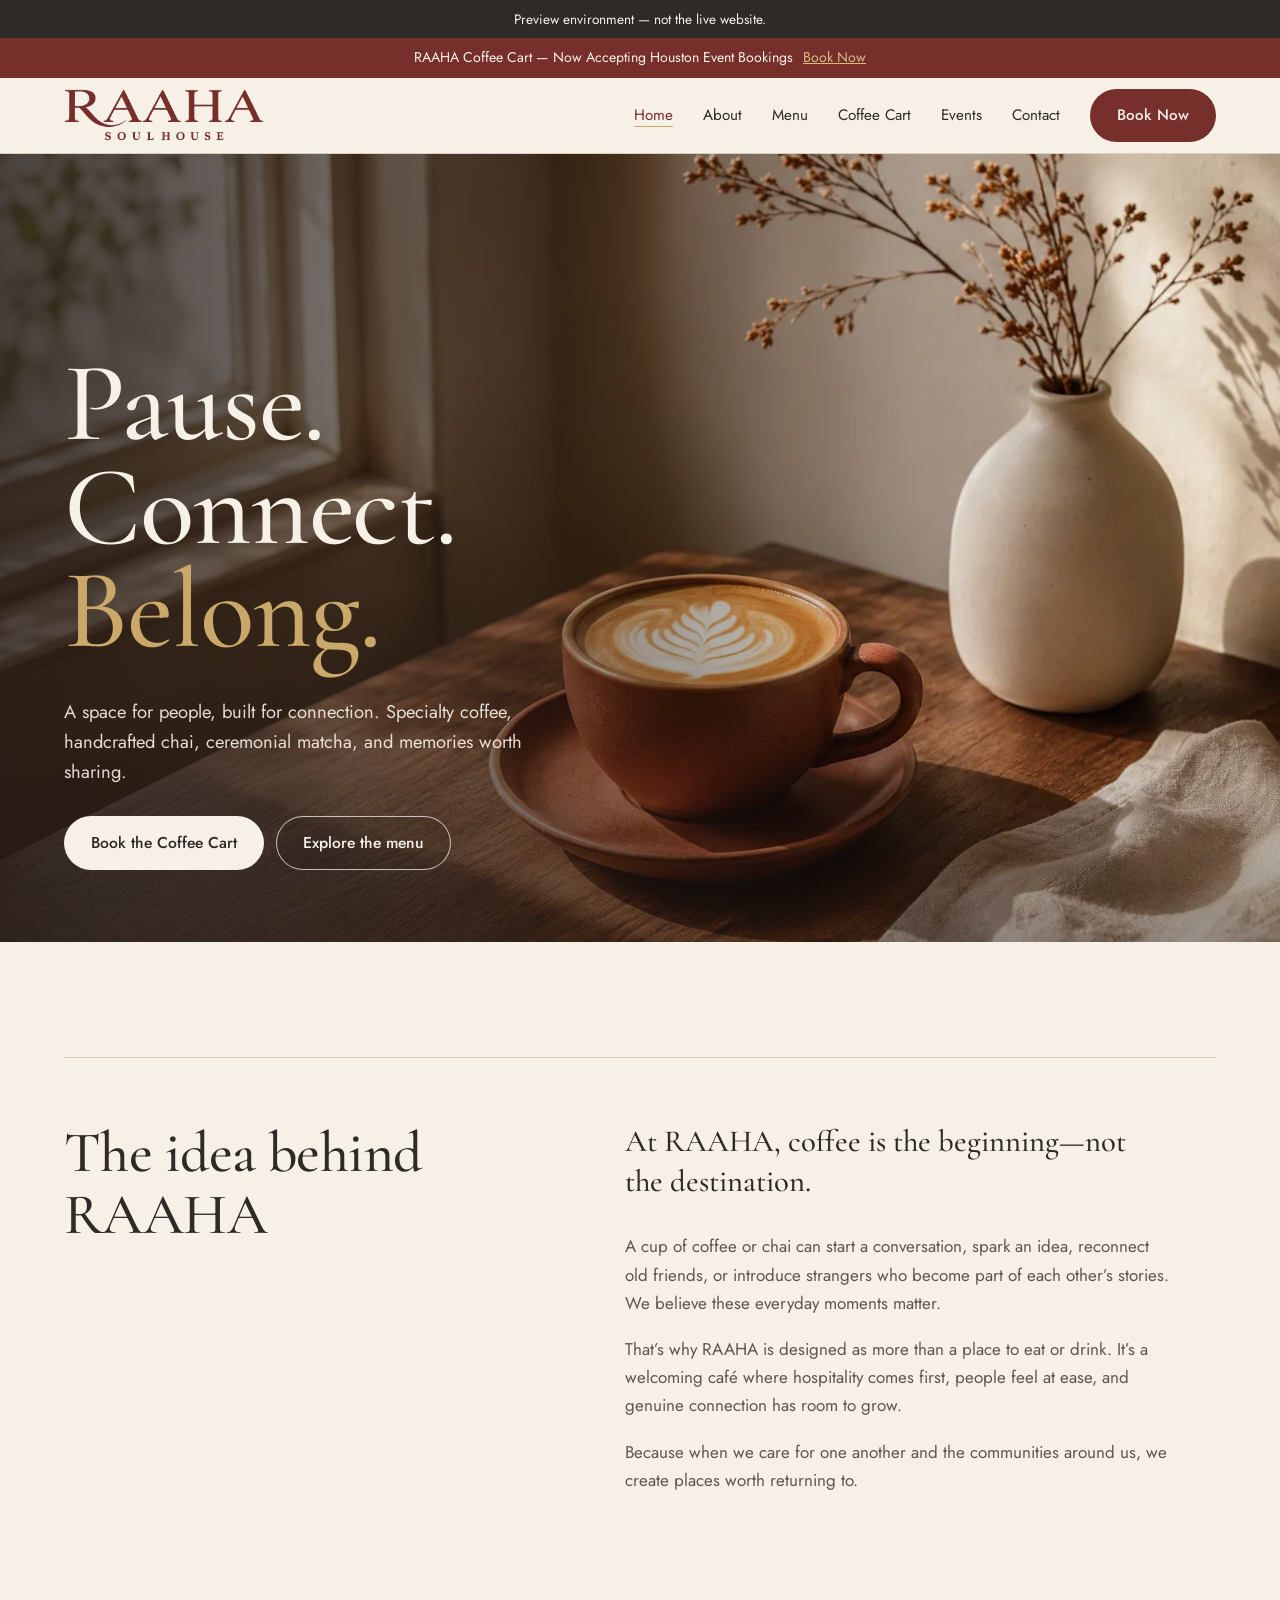
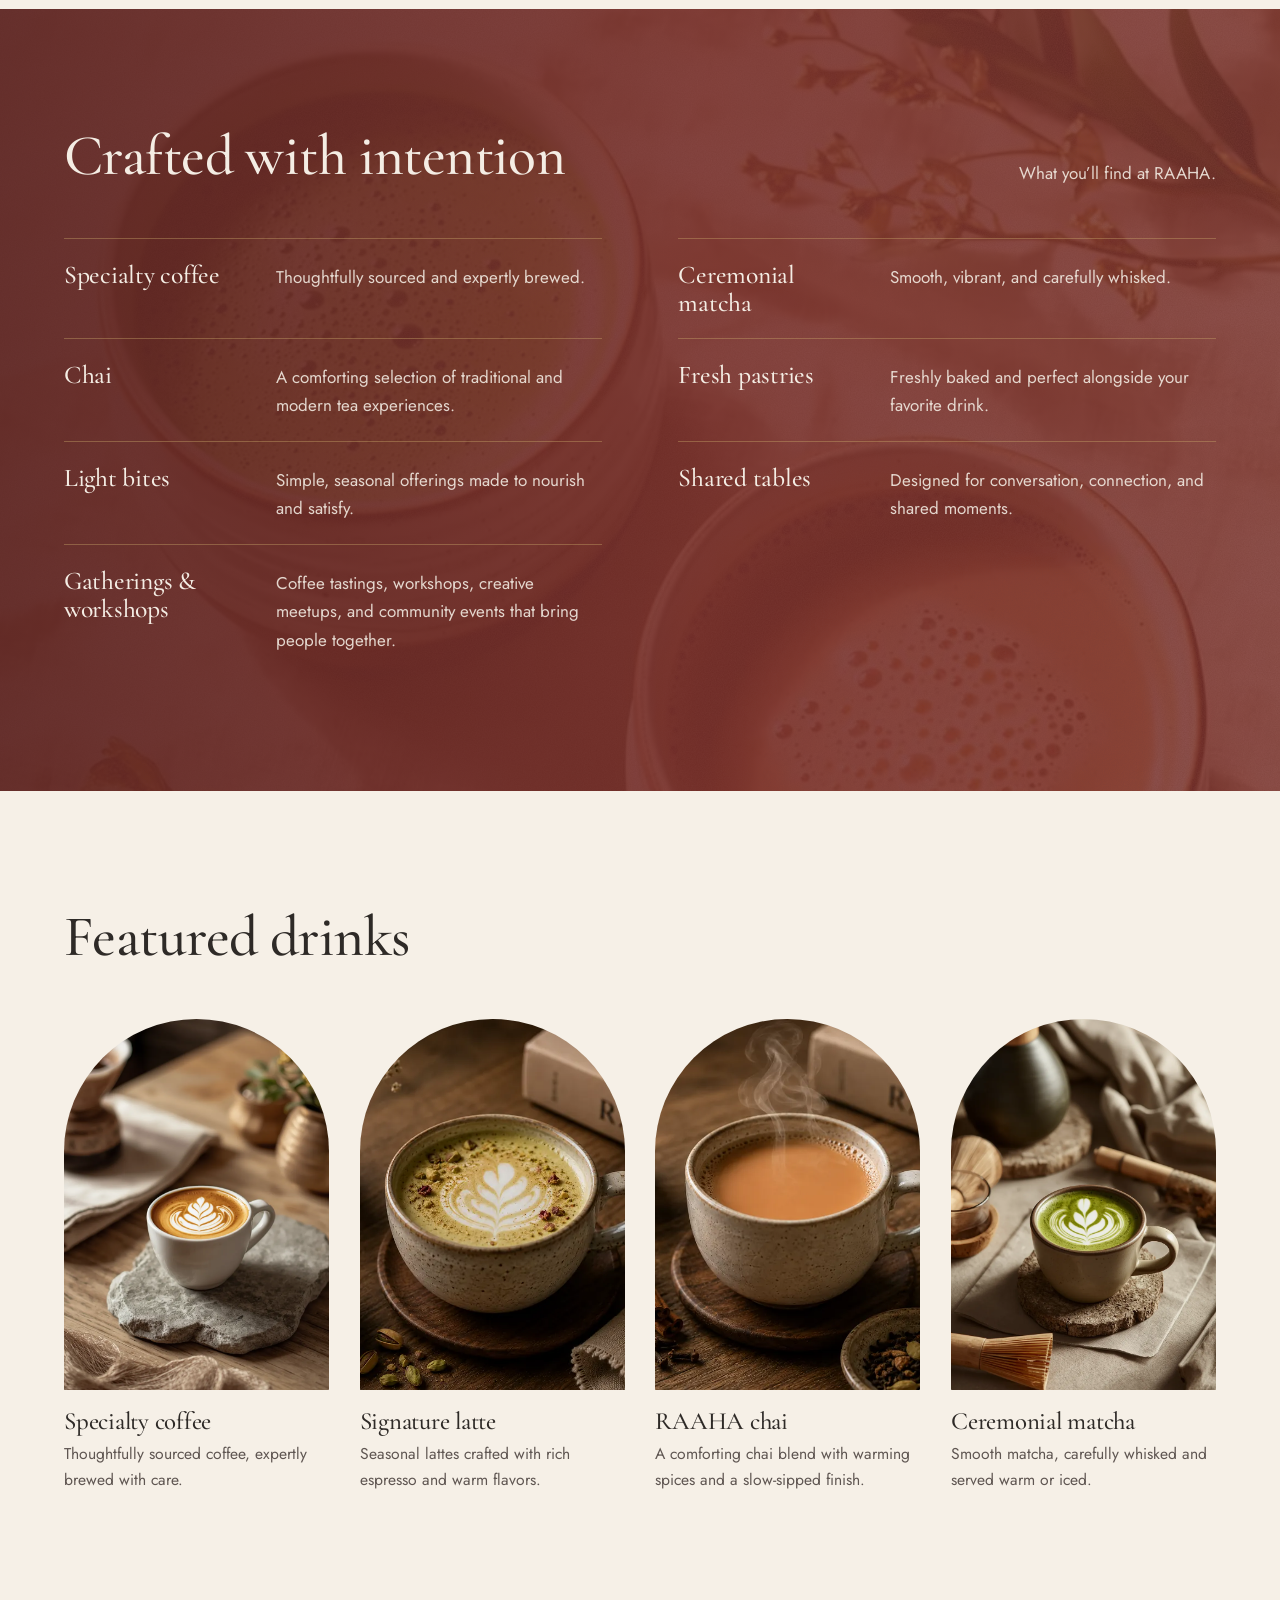
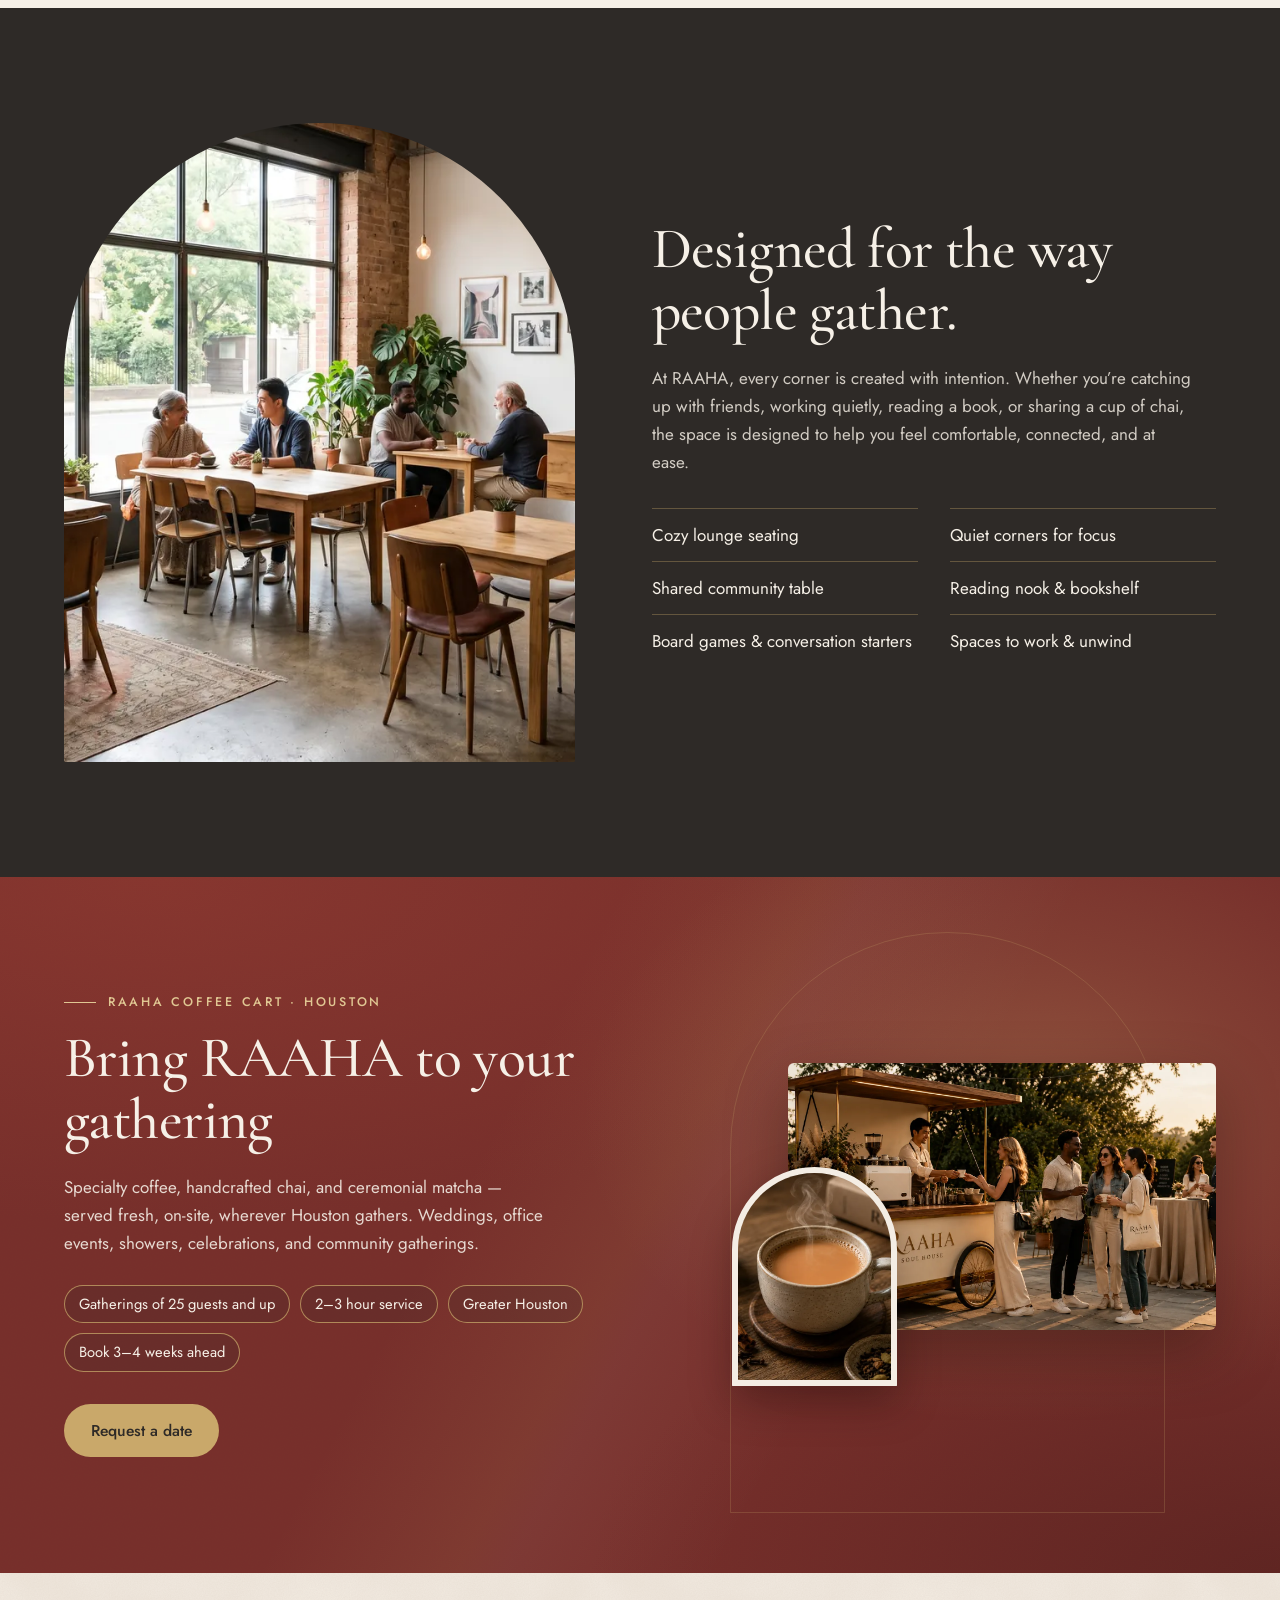
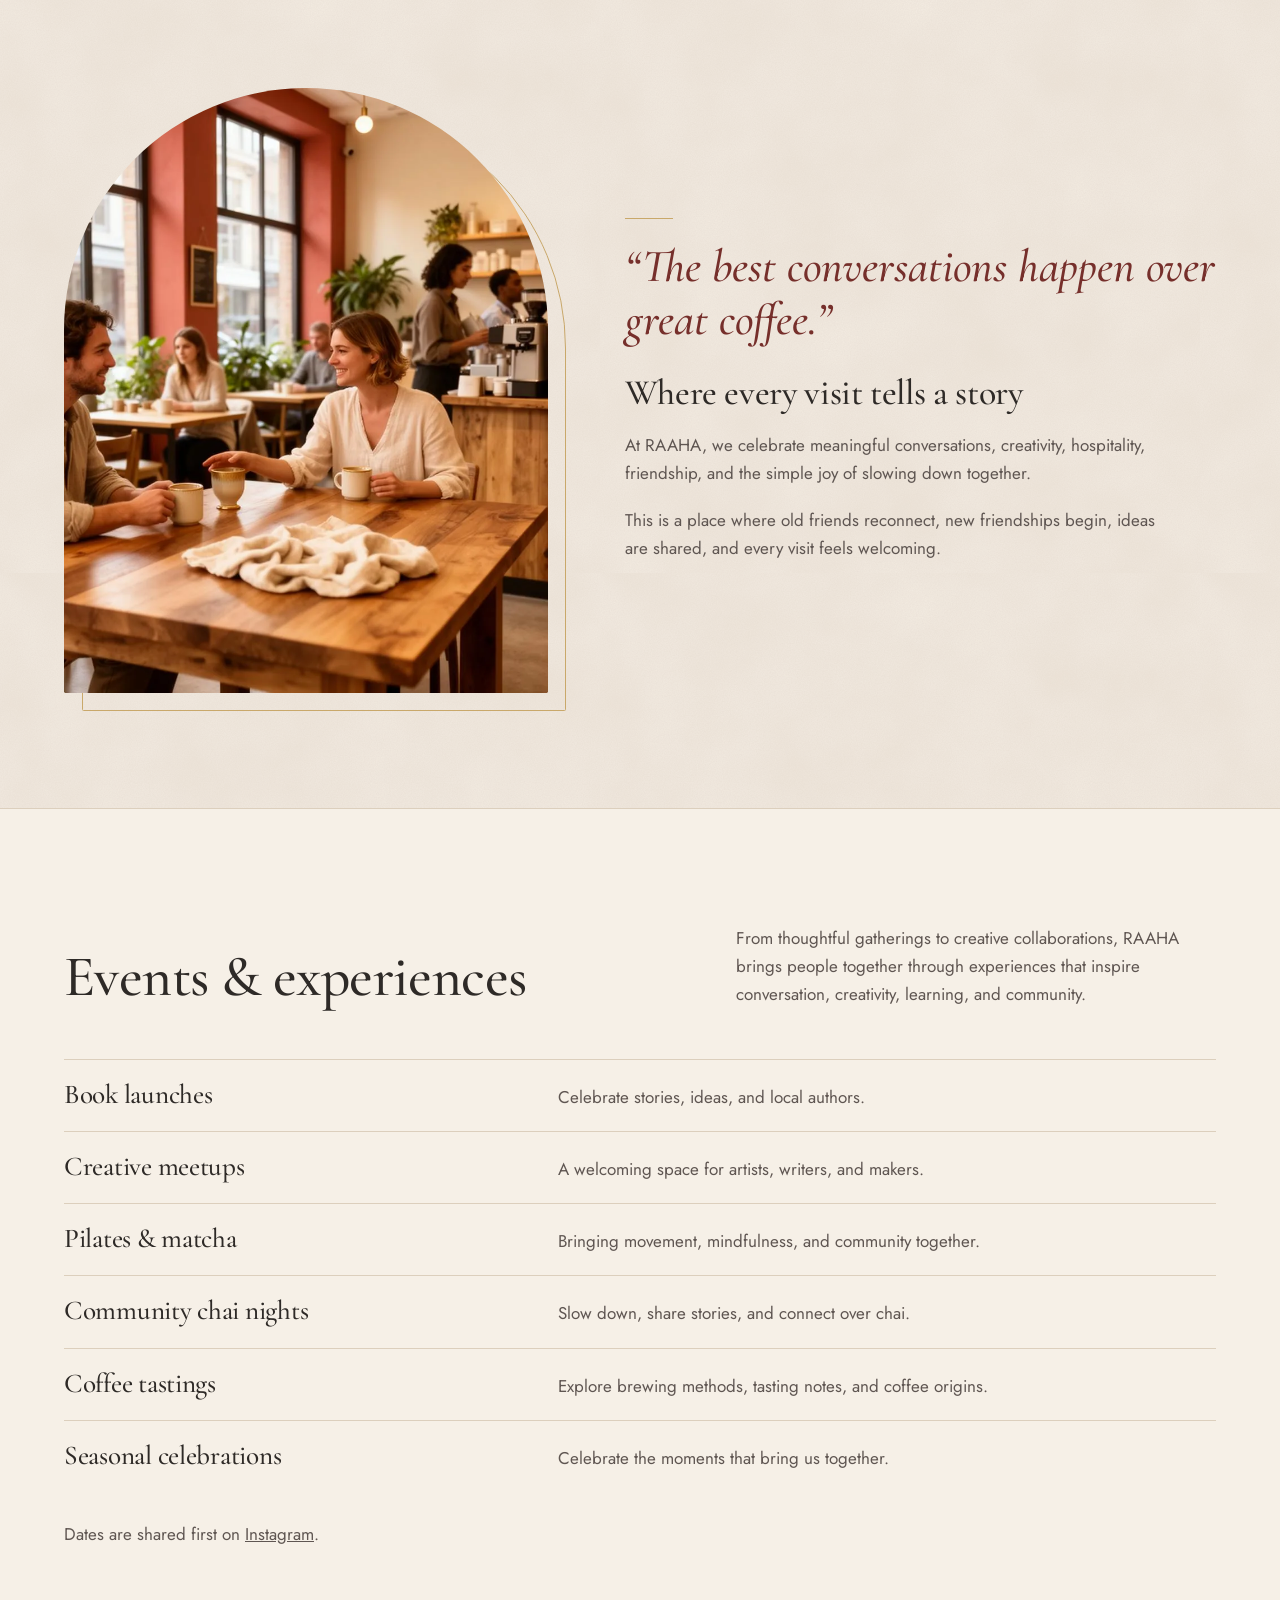
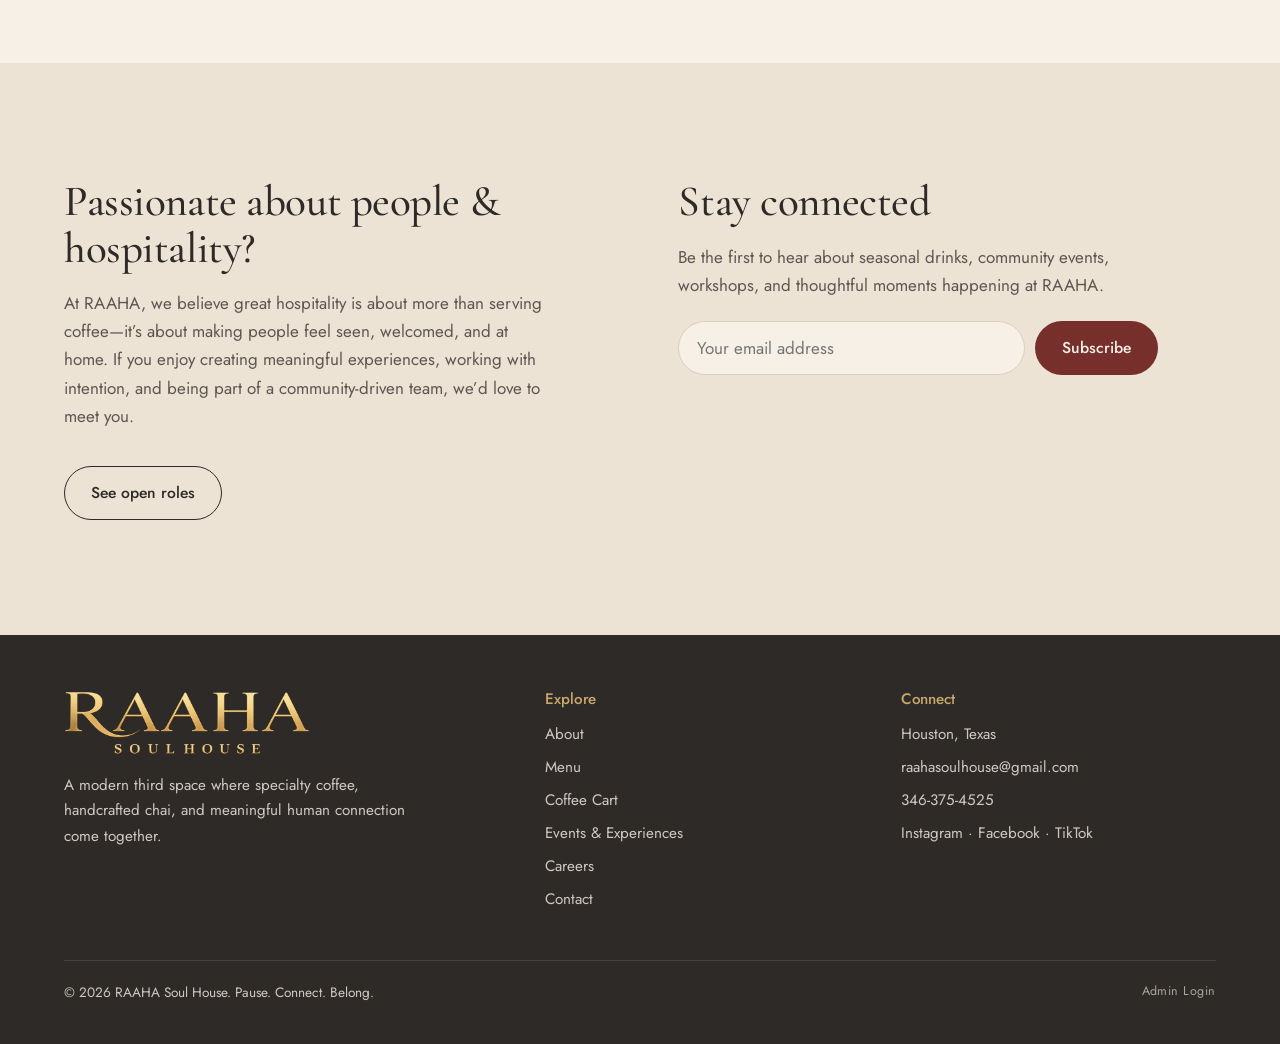
==== index.html @ 852476ef "Contact header: photo clearly visible, ivory glow only behind text (AA); homepage headline words sha" ====
<!DOCTYPE html>
<html lang="en">
<head>
    <meta charset="UTF-8">
    <meta name="viewport" content="width=device-width, initial-scale=1.0">
    <title>RAAHA Soul House — Specialty Coffee, Chai &amp; Matcha in Houston</title>
    <meta name="description" content="RAAHA Soul House is a Houston third-space café built for coffee, chai, matcha, light bites, creativity, conversation, and belonging.">
    <link rel="icon" href="/favicon.ico" sizes="any">
    <link rel="icon" type="image/png" sizes="32x32" href="/assets/images/web/favicon-32.png">
    <link rel="apple-touch-icon" href="/assets/images/web/apple-touch-icon.png">
    <link rel="canonical" href="https://www.raahasoulhouse.com/">
    <meta name="theme-color" content="#762F2B">
    <meta property="og:type" content="website">
    <meta property="og:site_name" content="RAAHA Soul House">
    <meta property="og:title" content="RAAHA Soul House — Pause. Connect. Belong.">
    <meta property="og:description" content="A Houston third-space café for specialty coffee, handcrafted chai, ceremonial matcha, and meaningful connection.">
    <meta property="og:url" content="https://www.raahasoulhouse.com/">
    <meta property="og:image" content="https://www.raahasoulhouse.com/assets/images/web/og-raaha.jpg">
    <meta property="og:image:width" content="1200">
    <meta property="og:image:height" content="630">
    <meta name="twitter:card" content="summary_large_image">
    <script type="application/ld+json">
    {
      "@context": "https://schema.org",
      "@type": "Organization",
      "name": "RAAHA Soul House",
      "url": "https://www.raahasoulhouse.com/",
      "logo": "https://www.raahasoulhouse.com/assets/images/web/apple-touch-icon.png",
      "email": "raahasoulhouse@gmail.com",
      "telephone": "+1-346-375-4525",
      "areaServed": "Houston, Texas",
      "sameAs": [
        "https://www.instagram.com/raahasoulhouse",
        "https://www.facebook.com/share/17XuyJ2QVN/",
        "https://www.tiktok.com/@raahasoulhouse"
      ]
    }
    </script>
    <link rel="preload" href="/assets/fonts/cormorant-garamond-latin-500-normal.woff2" as="font" type="font/woff2" crossorigin>
    <link rel="preconnect" href="https://csoxstrjofgxnnlbshoc.supabase.co" crossorigin>
    <style>html.cms-wait [data-cms-img],html.cms-wait [data-cms-menu] img,html.cms-wait [data-cms-list] img,html.cms-wait [data-cms-events] img{opacity:0}</style>
    <script>(function(){var d=document.documentElement;d.classList.add("cms-wait");try{if(window.fetch&&!/[?&]preview=draft/.test(location.search)){var c=["www.raahasoulhouse.com","raahasoulhouse.com"].indexOf(location.hostname)>-1?"live":"published";window.__raahaCms=fetch("https://csoxstrjofgxnnlbshoc.supabase.co/rest/v1/cms_entries?select=id,collection,key,sort,"+c+"&"+c+"=not.is.null&order=sort.asc,id.asc",{headers:{apikey:"sb_publishable_xvqoYVd2WrA55FlFSvpxog_m34tyORn"}}).then(function(r){if(!r.ok)throw new Error("HTTP "+r.status);return r.json()});window.__raahaCms.catch(function(){d.classList.remove("cms-wait")})}}catch(e){}setTimeout(function(){d.classList.remove("cms-wait")},2500)})()</script>
    <link rel="stylesheet" href="/assets/css/home.css?v=20261031a">
</head>
<body>
    <a class="skip-link" href="#main">Skip to content</a>

    <div class="preview-notice" id="preview-notice" hidden>Preview environment — not the live website.</div>
    <div class="announcement" data-cms-show="show.site.announcement">
        <span data-cms="site.announcement.text">RAAHA Coffee Cart — Now Accepting Houston Event Bookings</span>
        <a href="/coffee-cart#book" data-cms-link="site.announcement.link">Book Now</a>
    </div>

    <header class="site-header">
        <div class="header-inner">
            <a class="brand-logo" href="/"><img src="/assets/images/brand/raaha-logo-burgundy.webp" alt="RAAHA Soul House — home" width="647" height="168"></a>
            <button class="nav-toggle" type="button" aria-expanded="false" aria-controls="primary-nav">Menu</button>
            <nav class="primary-nav" id="primary-nav" aria-label="Main">
                <a href="/" aria-current="page">Home</a>
                <a href="/about">About</a>
                <a href="/menu">Menu</a>
                <a href="/coffee-cart">Coffee Cart</a>
                <a href="/events">Events</a>
                <a href="/contact">Contact</a>
                <a class="btn btn-brick" href="/coffee-cart#book" data-cms-link="site.header.cta">Book Now</a>
            </nav>
        </div>
    </header>

    <main id="main">
        <section class="hero-immersive" aria-labelledby="hero-title">
            <img class="hero-photo" data-cms-img="home.hero.image" src="/assets/images/web/hero-cafe-latte.webp" alt="A latte with latte art on a wooden table in soft window light" width="1536" height="1024" fetchpriority="high">
            <div class="hero-copy">
                <h1 id="hero-title"><span data-cms="home.hero.line1">Pause.</span> <span data-cms="home.hero.line2">Connect.</span> <span data-cms="home.hero.line3">Belong.</span></h1>
                <div class="hero-foot">
                <p class="hero-lede" data-cms="home.hero.lede">A space for people, built for connection. Specialty coffee, handcrafted chai, ceremonial matcha, and memories worth sharing.</p>
                <div class="hero-actions">
                    <a class="btn btn-ivory" href="/coffee-cart#book" data-cms-link="home.hero.cta_primary">Book the Coffee Cart</a>
                    <a class="btn btn-line-light" href="/menu" data-cms-link="home.hero.cta_secondary">Explore the menu</a>
                </div>
                </div>
            </div>
        </section>
        <p class="hero-lede-after" data-cms="home.hero.lede">A space for people, built for connection. Specialty coffee, handcrafted chai, ceremonial matcha, and memories worth sharing.</p>

        <section class="section philosophy" aria-labelledby="idea-title" data-cms-show="show.home.idea">
            <div class="section-inner">
                <h2 class="section-title" id="idea-title" data-cms="home.idea.title">The idea behind RAAHA</h2>
                <div class="prose">
                    <p class="lead" data-cms="home.idea.lead">At RAAHA, coffee is the beginning—not the destination.</p>
                    <div data-cms-paras="home.idea.body">
                    <p>A cup of coffee or chai can start a conversation, spark an idea, reconnect old friends, or introduce strangers who become part of each other’s stories. We believe these everyday moments matter.</p>
                    <p>That’s why RAAHA is designed as more than a place to eat or drink. It’s a welcoming café where hospitality comes first, people feel at ease, and genuine connection has room to grow.</p>
                    <p>Because when we care for one another and the communities around us, we create places worth returning to.</p>
                    </div>
                </div>
            </div>
        </section>

        <section class="section offerings photo-band" aria-labelledby="find-title" data-cms-show="show.home.find">
            <img class="band-photo" data-cms-img="home.find.image" src="/assets/images/web/raaha-matcha-chai-band.webp" alt="" width="900" height="1600" loading="lazy">
            <div class="section-inner">
                <div class="offerings-head">
                    <h2 class="section-title" id="find-title" data-cms="home.find.title">Crafted with intention</h2>
                    <p data-cms="home.find.intro">What you’ll find at RAAHA.</p>
                </div>
                <ul class="offer-list" data-cms-list="offering">
                    <template><li><h3 data-f="title"></h3><p data-f="text"></p></li></template>
                    <li><h3>Specialty coffee</h3><p>Thoughtfully sourced and expertly brewed.</p></li>
                    <li><h3>Ceremonial matcha</h3><p>Smooth, vibrant, and carefully whisked.</p></li>
                    <li><h3>Chai</h3><p>A comforting selection of traditional and modern tea experiences.</p></li>
                    <li><h3>Fresh pastries</h3><p>Freshly baked and perfect alongside your favorite drink.</p></li>
                    <li><h3>Light bites</h3><p>Simple, seasonal offerings made to nourish and satisfy.</p></li>
                    <li><h3>Shared tables</h3><p>Designed for conversation, connection, and shared moments.</p></li>
                    <li><h3>Gatherings &amp; workshops</h3><p>Coffee tastings, workshops, creative meetups, and community events that bring people together.</p></li>
                </ul>
            </div>
        </section>

        <section class="section" aria-labelledby="drinks-title" data-cms-show="show.home.drinks">
            <div class="section-inner">
                <h2 class="section-title" id="drinks-title" data-cms="home.drinks.title">Featured drinks</h2>
                <div class="drinks-row" data-cms-list="feature_card">
                    <template><article class="drink"><div class="arch"><img loading="lazy" data-f-img alt=""></div><h3 data-f="title"></h3><p data-f="text"></p></article></template>
                    <article class="drink">
                        <div class="arch"><img loading="lazy" src="/assets/images/web/specialty-coffee.webp" alt="Latte with latte art in a ceramic cup" width="900" height="1205"></div>
                        <h3>Specialty coffee</h3>
                        <p>Thoughtfully sourced coffee, expertly brewed with care.</p>
                    </article>
                    <article class="drink">
                        <div class="arch"><img loading="lazy" src="/assets/images/web/signature-latte.webp" alt="Signature latte served in a ceramic cup" width="900" height="675"></div>
                        <h3>Signature latte</h3>
                        <p>Seasonal lattes crafted with rich espresso and warm flavors.</p>
                    </article>
                    <article class="drink">
                        <div class="arch"><img loading="lazy" src="/assets/images/web/raaha-chai.webp" alt="RAAHA chai with warming spices" width="900" height="675"></div>
                        <h3>RAAHA chai</h3>
                        <p>A comforting chai blend with warming spices and a slow-sipped finish.</p>
                    </article>
                    <article class="drink">
                        <div class="arch"><img loading="lazy" src="/assets/images/web/ceremonial-matcha.webp" alt="Ceremonial matcha in a handmade ceramic cup" width="900" height="1205"></div>
                        <h3>Ceremonial matcha</h3>
                        <p>Smooth matcha, carefully whisked and served warm or iced.</p>
                    </article>
                </div>
            </div>
        </section>

        <section class="section space on-dark" aria-labelledby="space-title" data-cms-show="show.home.space">
            <div class="section-inner">
                <div class="arch"><img loading="lazy" data-cms-img="home.space.image" src="/assets/images/web/the-space.webp" alt="A warm, softly lit café interior with lounge seating" width="1400" height="764"></div>
                <div>
                    <h2 class="section-title" id="space-title" data-cms="home.space.title">Designed for the way people gather.</h2>
                    <div class="prose" data-cms-paras="home.space.body"><p>At RAAHA, every corner is created with intention. Whether you’re catching up with friends, working quietly, reading a book, or sharing a cup of chai, the space is designed to help you feel comfortable, connected, and at ease.</p></div>
                    <ul class="space-list" data-cms-list="space_highlight">
                        <template><li data-f="text"></li></template>
                        <li>Cozy lounge seating</li>
                        <li>Quiet corners for focus</li>
                        <li>Shared community table</li>
                        <li>Reading nook &amp; bookshelf</li>
                        <li>Board games &amp; conversation starters</li>
                        <li>Spaces to work &amp; unwind</li>
                    </ul>
                </div>
            </div>
        </section>

        <section class="section cart-band on-dark tone-brick gold-glow with-arch" aria-labelledby="cart-title" data-cms-show="show.home.cart">
            <div class="section-inner">
                <div>
                    <span class="eyebrow gold-rule">RAAHA Coffee Cart · Houston</span>
                    <h2 class="section-title" id="cart-title" data-cms="home.cart.title">Bring RAAHA to your gathering</h2>
                    <p data-cms="home.cart.body">Specialty coffee, handcrafted chai, and ceremonial matcha — served fresh, on-site, wherever Houston gathers. Weddings, office events, showers, celebrations, and community gatherings.</p>
                    <ul class="cart-facts" data-cms-list="cart_fact">
                        <template><li data-f="text"></li></template>
                        <li>Gatherings of 25 guests and up</li>
                        <li>2–3 hour service</li>
                        <li>Greater Houston</li>
                        <li>Book 3–4 weeks ahead</li>
                    </ul>
                    <a class="btn btn-gold" href="/coffee-cart#book" data-cms-link="home.cart.cta">Request a date</a>
                </div>
                <div class="photo-stack">
                    <div class="cart-photo"><img loading="lazy" data-cms-img="home.cart.image" src="/assets/images/web/coffee-cart-gathering.webp" alt="The RAAHA coffee cart serving guests at an outdoor gathering" width="1672" height="941"></div>
                    <div class="arch inset-photo"><img loading="lazy" data-cms-img="home.cart.inset" src="/assets/images/web/raaha-chai.webp" alt="RAAHA chai with warming spices" width="900" height="675"></div>
                </div>
            </div>
        </section>

        <section class="section community texture-ivory" aria-labelledby="community-title" data-cms-show="show.home.community">
            <div class="section-inner">
                <div class="arch-frame"><div class="arch"><img loading="lazy" data-cms-img="home.community.image" src="/assets/images/web/raaha-gathering.webp" alt="Two friends talking over coffee at a wooden table in a warm café" width="1920" height="1080"></div></div>
                <div>
                    <blockquote class="quote-rule"><p data-cms="home.community.quote">“The best conversations happen over great coffee.”</p></blockquote>
                    <h2 class="section-title" id="community-title" data-cms="home.community.title" style="font-size: clamp(1.8rem, 2.8vw, 2.3rem);">Where every visit tells a story</h2>
                    <div class="prose" style="margin-top: 18px;" data-cms-paras="home.community.body">
                        <p>At RAAHA, we celebrate meaningful conversations, creativity, hospitality, friendship, and the simple joy of slowing down together.</p>
                        <p>This is a place where old friends reconnect, new friendships begin, ideas are shared, and every visit feels welcoming.</p>
                    </div>
                </div>
            </div>
        </section>

        <section class="section gallery" aria-labelledby="gallery-title" data-cms-show="show.home.gallery" data-cms-needs="gallery" hidden>
            <div class="section-inner">
                <h2 class="section-title" id="gallery-title" data-cms="home.gallery.title">Moments at RAAHA</h2>
                <div class="gallery-grid" data-cms-list="gallery">
                    <template><figure><img loading="lazy" data-f-img alt=""><figcaption data-f="caption"></figcaption></figure></template>
                </div>
            </div>
        </section>

        <section class="section events" aria-labelledby="events-title" data-cms-show="show.home.events">
            <div class="section-inner">
                <div class="events-head">
                    <h2 class="section-title" id="events-title" data-cms="home.events.title">Events &amp; experiences</h2>
                    <p data-cms="home.events.intro">From thoughtful gatherings to creative collaborations, RAAHA brings people together through experiences that inspire conversation, creativity, learning, and community.</p>
                </div>
                <ul class="event-list" data-cms-list="event">
                    <template><li><h3 data-f="title"></h3><p><span class="event-when" data-f="when"></span><span data-f="description"></span></p></li></template>
                    <li><h3>Book launches</h3><p>Celebrate stories, ideas, and local authors.</p></li>
                    <li><h3>Creative meetups</h3><p>A welcoming space for artists, writers, and makers.</p></li>
                    <li><h3>Pilates &amp; matcha</h3><p>Bringing movement, mindfulness, and community together.</p></li>
                    <li><h3>Community chai nights</h3><p>Slow down, share stories, and connect over chai.</p></li>
                    <li><h3>Coffee tastings</h3><p>Explore brewing methods, tasting notes, and coffee origins.</p></li>
                    <li><h3>Seasonal celebrations</h3><p>Celebrate the moments that bring us together.</p></li>
                </ul>
                <p class="events-foot">Dates are shared first on <a href="https://www.instagram.com/raahasoulhouse" target="_blank" rel="noopener">Instagram</a>.</p>
            </div>
        </section>

        <section class="section closing" aria-label="Join the team and stay connected">
            <div class="section-inner">
                <div>
                    <h2 data-cms="home.team.title">Passionate about people &amp; hospitality?</h2>
                    <p data-cms="home.team.body">At RAAHA, we believe great hospitality is about more than serving coffee—it’s about making people feel seen, welcomed, and at home. If you enjoy creating meaningful experiences, working with intention, and being part of a community-driven team, we’d love to meet you.</p>
                    <a class="btn btn-line" href="/careers">See open roles</a>
                </div>
                <div>
                    <h2 data-cms="home.newsletter.title">Stay connected</h2>
                    <p data-cms="home.newsletter.body">Be the first to hear about seasonal drinks, community events, workshops, and thoughtful moments happening at RAAHA.</p>
                    <form class="newsletter" action="https://formspree.io/f/xykaabdw" method="POST">
                        <input type="hidden" name="form_type" value="Newsletter Subscription">
                        <label class="sr-only" for="nl-email">Email address</label>
                        <input id="nl-email" type="email" name="subscriber_email" placeholder="Your email address" required>
                        <button class="btn btn-brick" type="submit">Subscribe</button>
                    </form>
                </div>
            </div>
        </section>
    </main>

    <footer class="site-footer">
        <div class="footer-inner">
            <div>
                <a class="brand-logo brand-logo-footer" href="/"><img src="/assets/images/brand/raaha-logo-gold.webp" alt="RAAHA Soul House — home" width="770" height="200" loading="lazy"></a>
                <p style="margin-top: 18px; max-width: 22rem;">A modern third space where specialty coffee, handcrafted chai, and meaningful human connection come together.</p>
            </div>
            <div>
                <h2>Explore</h2>
                <ul>
                    <li><a href="/about">About</a></li>
                    <li><a href="/menu">Menu</a></li>
                    <li><a href="/coffee-cart">Coffee Cart</a></li>
                    <li><a href="/events">Events &amp; Experiences</a></li>
                    <li><a href="/careers">Careers</a></li>
                    <li><a href="/contact">Contact</a></li>
                </ul>
            </div>
            <div>
                <h2>Connect</h2>
                <ul>
                    <li>Houston, Texas</li>
                    <li><a href="mailto:raahasoulhouse@gmail.com">raahasoulhouse@gmail.com</a></li>
                    <li><a href="tel:+13463754525">346-375-4525</a></li>
                    <li><a href="https://www.instagram.com/raahasoulhouse" target="_blank" rel="noopener">Instagram</a> · <a href="https://www.facebook.com/share/17XuyJ2QVN/" target="_blank" rel="noopener">Facebook</a> · <a href="https://www.tiktok.com/@raahasoulhouse" target="_blank" rel="noopener">TikTok</a></li>
                </ul>
            </div>
        </div>
        <p class="footer-note">© 2026 RAAHA Soul House. Pause. Connect. Belong.<a class="footer-admin" href="/admin/" rel="nofollow">Admin Login</a></p>
    </footer>

    <script>
        // Old single-page links such as raahasoulhouse.com/#menu go to the new pages
        (function () {
            var h = location.hash.replace('#', '');
            if (['about', 'menu', 'events', 'careers', 'contact'].indexOf(h) !== -1) location.replace('/' + h);
        })();
    </script>
    <script src="/assets/js/site.js?v=20261030i" defer></script>
    <script src="/assets/js/config.js?v=20261030i" defer></script>
    <script src="/assets/js/cms.js?v=20261030i" defer></script>
    <script src="/assets/js/inquiry.js?v=20261030i" defer></script>
    <script src="/assets/js/forms.js?v=20261030i" defer></script>
</body>
</html>
---- assets/css/home.css ----
/* RAAHA homepage preview — design proposal (not live).
   Motif: the caravanserai arch. Palette follows the approved brand; the primary red
   is the proposed deep brick and can be swapped in one line (--brick). */

@font-face { font-family: "Cormorant Garamond"; font-weight: 500; font-style: normal; font-display: swap; src: url("/assets/fonts/cormorant-garamond-latin-500-normal.woff2") format("woff2"); }
@font-face { font-family: "Cormorant Garamond"; font-weight: 600; font-style: normal; font-display: swap; src: url("/assets/fonts/cormorant-garamond-latin-600-normal.woff2") format("woff2"); }
@font-face { font-family: "Cormorant Garamond"; font-weight: 500; font-style: italic; font-display: swap; src: url("/assets/fonts/cormorant-garamond-latin-500-italic.woff2") format("woff2"); }
@font-face { font-family: "Jost"; font-weight: 400; font-style: normal; font-display: swap; src: url("/assets/fonts/jost-latin-400-normal.woff2") format("woff2"); }
@font-face { font-family: "Jost"; font-weight: 500; font-style: normal; font-display: swap; src: url("/assets/fonts/jost-latin-500-normal.woff2") format("woff2"); }
@font-face { font-family: "Cinzel"; font-weight: 400; font-style: normal; font-display: swap; src: url("/assets/fonts/cinzel-latin-400-normal.woff2") format("woff2"); }

:root {
    --ivory: #F6F0E7;
    --limewash: #ECE3D5;
    --brick: #762F2B;
    --brick-deep: #5E2522;
    --gold: #C9A86A;
    --gold-text: #76581F; /* AA on ivory and limewash */
    --espresso: #2E2A27;
    --ink-soft: #5F5652;
    --rule: #DCCFBD;
    --serif: "Cormorant Garamond", Georgia, serif;
    --sans: "Jost", "Helvetica Neue", Arial, sans-serif;
    --measure: 34rem;
    --gutter: clamp(20px, 5vw, 72px);
}

*, *::before, *::after { box-sizing: border-box; }
html { -webkit-text-size-adjust: 100%; }
body {
    margin: 0;
    background: var(--ivory);
    color: var(--espresso);
    font-family: var(--sans);
    font-size: 1.0625rem;
    line-height: 1.65;
    -webkit-font-smoothing: antialiased;
}
img { display: block; max-width: 100%; }
a { color: inherit; }
h1, h2, h3 { font-family: var(--serif); font-weight: 500; line-height: 1.08; margin: 0; letter-spacing: -0.01em; }
p { margin: 0 0 1.1em; }
p:last-child { margin-bottom: 0; }

:focus-visible { outline: 2px solid var(--brick); outline-offset: 3px; }
.on-dark :focus-visible { outline-color: var(--gold); }

.skip-link { position: absolute; left: -9999px; top: 8px; background: var(--espresso); color: var(--ivory); padding: 8px 14px; z-index: 100; }
.skip-link:focus { left: 8px; }

/* ---------- Preview notice ---------- */
.preview-notice {
    background: var(--espresso);
    color: var(--ivory);
    font-size: 0.85rem;
    text-align: center;
    padding: 8px var(--gutter);
}

/* ---------- Header ---------- */
.site-header {
    position: sticky;
    top: 0;
    z-index: 50;
    background: rgba(246, 240, 231, 0.94);
    backdrop-filter: blur(8px);
    border-bottom: 1px solid var(--rule);
}
.header-inner {
    display: flex;
    align-items: center;
    justify-content: space-between;
    gap: 24px;
    padding: 14px var(--gutter);
    max-width: 1320px;
    margin: 0 auto;
}
.wordmark { text-decoration: none; line-height: 1; color: var(--brick); }
.wordmark-name { font-family: "Cinzel", serif; font-size: 1.6rem; letter-spacing: 0.32em; display: block; }
.wordmark-sub { font-family: var(--sans); font-size: 0.62rem; letter-spacing: 0.42em; color: var(--gold-text); display: block; margin-top: 4px; }
.primary-nav { display: flex; align-items: center; gap: 30px; }
.primary-nav a { text-decoration: none; font-size: 0.95rem; color: var(--espresso); }
.primary-nav a:hover { color: var(--brick); }
.nav-toggle { display: none; }

.btn {
    display: inline-block;
    font-family: var(--sans);
    font-weight: 500;
    font-size: 0.98rem;
    text-decoration: none;
    padding: 13px 26px;
    border-radius: 999px;
    border: 1px solid transparent;
    cursor: pointer;
    transition: background-color 0.2s, color 0.2s;
}
.btn-brick { background: var(--brick); color: var(--ivory); }
.btn-brick:hover { background: var(--brick-deep); }
.btn-line { border-color: var(--espresso); color: var(--espresso); background: transparent; }
.btn-line:hover { background: var(--espresso); color: var(--ivory); }
.btn-gold { background: var(--gold); color: var(--espresso); }
.btn-gold:hover { background: #D8BB83; }

/* ---------- The arch (the one memorable device) ---------- */
.arch {
    border-radius: 999px 999px 6px 6px;
    overflow: hidden;
    background: var(--limewash);
}
.arch img { width: 100%; height: 100%; object-fit: cover; }

/* ---------- Hero ---------- */
.hero {
    display: grid;
    grid-template-columns: minmax(0, 1.05fr) minmax(0, 0.95fr);
    gap: clamp(32px, 6vw, 96px);
    align-items: end;
    max-width: 1320px;
    margin: 0 auto;
    padding: clamp(40px, 7vw, 96px) var(--gutter) clamp(56px, 8vw, 112px);
}
.hero h1 {
    font-size: clamp(3.4rem, 9.2vw, 8.4rem);
    font-weight: 500;
    line-height: 0.92;
    color: var(--espresso);
}
.hero h1 span { display: block; }
.hero h1 span:nth-child(2) { padding-left: 0.55em; }
.hero h1 span:nth-child(3) { padding-left: 1.1em; color: var(--brick); }
.hero-lede {
    margin-top: clamp(28px, 4vw, 44px);
    max-width: 30rem;
    font-size: 1.15rem;
    color: var(--ink-soft);
}
.hero-actions { display: flex; flex-wrap: wrap; gap: 12px; margin-top: 30px; }
.hero-image { aspect-ratio: 4 / 5.2; max-height: 78vh; justify-self: end; width: 100%; }

/* ---------- Shared section rhythm ---------- */
.section { padding: clamp(64px, 9vw, 128px) var(--gutter); }
.section-inner { max-width: 1180px; margin: 0 auto; }
.section-title { font-size: clamp(2.3rem, 4.6vw, 3.6rem); }
.prose { max-width: var(--measure); }
.prose p { color: var(--ink-soft); }

/* Philosophy: heading left, words right */
.philosophy .section-inner {
    display: grid;
    grid-template-columns: minmax(0, 0.9fr) minmax(0, 1.1fr);
    gap: clamp(32px, 6vw, 96px);
    border-top: 1px solid var(--rule);
    padding-top: clamp(40px, 5vw, 64px);
}
.philosophy .lead { font-family: var(--serif); font-size: clamp(1.5rem, 2.4vw, 1.95rem); line-height: 1.3; color: var(--espresso); margin-bottom: 1em; }

/* What you'll find: an index, not a card grid */
.offerings { background: var(--limewash); }
.offerings-head { display: flex; justify-content: space-between; align-items: end; gap: 24px; flex-wrap: wrap; margin-bottom: clamp(32px, 4vw, 52px); }
.offerings-head p { max-width: 26rem; color: var(--ink-soft); }
.offer-list { list-style: none; margin: 0; padding: 0; display: grid; grid-template-columns: repeat(2, minmax(0, 1fr)); column-gap: clamp(32px, 6vw, 96px); }
.offer-list li { display: grid; grid-template-columns: 12rem 1fr; gap: 20px; padding: 22px 0; border-top: 1px solid var(--rule); align-items: baseline; }
.offer-list h3 { font-size: 1.6rem; }
.offer-list p { color: var(--ink-soft); }

/* Signature drinks: a colonnade of arches */
.drinks-row { display: grid; grid-template-columns: repeat(4, minmax(0, 1fr)); gap: clamp(16px, 2.4vw, 32px); margin-top: clamp(32px, 4vw, 52px); }
.drink .arch { aspect-ratio: 3 / 4.2; }
.drink h3 { font-size: 1.55rem; margin-top: 18px; }
.drink p { color: var(--ink-soft); font-size: 0.98rem; margin-top: 6px; }

/* The space: espresso, full bleed */
.space { background: var(--espresso); color: var(--ivory); }
.space .section-inner { display: grid; grid-template-columns: minmax(0, 0.95fr) minmax(0, 1.05fr); gap: clamp(32px, 6vw, 96px); align-items: center; }
.space .arch { aspect-ratio: 4 / 5; }
.space .section-title { color: var(--ivory); }
.space .prose p { color: rgba(246, 240, 231, 0.82); margin-top: 22px; }
.space-list { list-style: none; padding: 0; margin: 32px 0 0; display: grid; grid-template-columns: repeat(2, minmax(0, 1fr)); gap: 0 32px; }
.space-list li { padding: 12px 0; border-top: 1px solid rgba(201, 168, 106, 0.35); color: var(--ivory); }

/* Coffee cart: the business priority, in brick */
.cart-band { background: var(--brick); color: var(--ivory); }
.cart-band .section-inner { display: grid; grid-template-columns: minmax(0, 1.1fr) minmax(0, 0.9fr); gap: clamp(32px, 6vw, 96px); align-items: center; }
.cart-band .section-title { color: var(--ivory); }
.cart-band p { color: rgba(246, 240, 231, 0.88); max-width: 30rem; margin-top: 22px; }
.cart-photo { border-radius: 6px; overflow: hidden; aspect-ratio: 16 / 10; }
.cart-photo img { width: 100%; height: 100%; object-fit: cover; }
.cart-facts { list-style: none; padding: 0; margin: 28px 0 32px; display: flex; flex-wrap: wrap; gap: 10px; }
.cart-facts li { border: 1px solid rgba(201, 168, 106, 0.6); border-radius: 999px; padding: 6px 14px; font-size: 0.92rem; }

/* Community: one large quotation */
.community .section-inner { display: grid; grid-template-columns: minmax(0, 0.9fr) minmax(0, 1.1fr); gap: clamp(32px, 6vw, 96px); align-items: center; }
.community .arch { aspect-ratio: 4 / 5; }
.community blockquote { margin: 0 0 28px; font-family: var(--serif); font-style: italic; font-size: clamp(2rem, 3.6vw, 3rem); line-height: 1.15; color: var(--brick); }

/* Events: a calm list */
.events { border-top: 1px solid var(--rule); }
.events-head { display: flex; justify-content: space-between; align-items: end; gap: 24px; flex-wrap: wrap; }
.events-head p { max-width: 30rem; color: var(--ink-soft); }
.event-list { list-style: none; padding: 0; margin: clamp(32px, 4vw, 52px) 0 0; }
.event-list li { display: grid; grid-template-columns: minmax(0, 1fr) minmax(0, 1.4fr); gap: 24px; padding: 20px 0; border-top: 1px solid var(--rule); align-items: baseline; }
.event-list h3 { font-size: 1.7rem; }
.event-list p { color: var(--ink-soft); }
.events-foot { margin-top: 28px; color: var(--ink-soft); }

/* Team + connect */
.closing { background: var(--limewash); }
.closing .section-inner { display: grid; grid-template-columns: repeat(2, minmax(0, 1fr)); gap: clamp(40px, 6vw, 96px); }
.closing h2 { font-size: clamp(2rem, 3.4vw, 2.7rem); margin-bottom: 18px; }
.closing p { color: var(--ink-soft); max-width: 30rem; }
.closing .btn { margin-top: 18px; }
.newsletter { display: flex; gap: 10px; margin-top: 22px; max-width: 30rem; }
.newsletter input { flex: 1; min-width: 0; font: inherit; padding: 12px 18px; border-radius: 999px; border: 1px solid var(--rule); background: var(--ivory); color: var(--espresso); }

/* Footer */
.site-footer { background: var(--espresso); color: rgba(246, 240, 231, 0.8); padding: 56px var(--gutter) 40px; font-size: 0.95rem; }
.footer-inner { max-width: 1180px; margin: 0 auto; display: grid; grid-template-columns: 1.4fr 1fr 1fr; gap: 40px; }
.site-footer .wordmark { color: var(--gold); }
.site-footer .wordmark-sub { color: rgba(201, 168, 106, 0.85); }
.site-footer h2 { font-family: var(--sans); font-size: 0.95rem; font-weight: 500; color: var(--gold); margin-bottom: 14px; }
.site-footer ul { list-style: none; padding: 0; margin: 0; }
.site-footer li { margin-bottom: 8px; }
.site-footer a { text-decoration: none; }
.site-footer a:hover { color: var(--gold); }
.footer-note { max-width: 1180px; margin: 40px auto 0; padding-top: 20px; border-top: 1px solid rgba(246, 240, 231, 0.12); font-size: 0.85rem; }

/* ---------- Responsive ---------- */
@media (max-width: 960px) {
    .drinks-row { grid-template-columns: repeat(2, minmax(0, 1fr)); }
    .offer-list { grid-template-columns: 1fr; }
}
@media (max-width: 860px) {
    .primary-nav {
        display: none;
        position: absolute; top: 100%; left: 0; right: 0;
        flex-direction: column; align-items: flex-start; gap: 0;
        background: var(--ivory); border-bottom: 1px solid var(--rule);
        padding: 8px var(--gutter) 20px;
    }
    .primary-nav.is-open { display: flex; }
    .primary-nav a { padding: 12px 0; width: 100%; border-bottom: 1px solid var(--rule); font-size: 1.05rem; }
    .primary-nav .btn { margin-top: 16px; width: auto; border-bottom: 0; padding: 13px 26px; }
    .nav-toggle {
        display: inline-flex; align-items: center; gap: 8px;
        font: inherit; font-size: 0.95rem; background: none; border: 1px solid var(--espresso);
        border-radius: 999px; padding: 8px 16px; color: var(--espresso); cursor: pointer;
    }
    .hero, .philosophy .section-inner, .space .section-inner, .cart-band .section-inner,
    .community .section-inner, .closing .section-inner, .footer-inner { grid-template-columns: 1fr; }
    .hero-image { max-height: none; aspect-ratio: 4 / 4.6; justify-self: stretch; }
    .hero h1 span:nth-child(2) { padding-left: 0.35em; }
    .hero h1 span:nth-child(3) { padding-left: 0.7em; }
    .offer-list li { grid-template-columns: 1fr; gap: 4px; }
    .event-list li { grid-template-columns: 1fr; gap: 4px; }
    .space-list { grid-template-columns: 1fr; }
    .cart-band .cart-photo { order: -1; }
}
@media (max-width: 520px) {
    .drinks-row { gap: 14px; }
    .drink h3 { font-size: 1.3rem; }
    .newsletter { flex-direction: column; }
    .wordmark-name { font-size: 1.35rem; }
}
@media (prefers-reduced-motion: reduce) {
    * { transition: none !important; scroll-behavior: auto !important; }
}
.sr-only { position: absolute; width: 1px; height: 1px; padding: 0; margin: -1px; overflow: hidden; clip: rect(0, 0, 0, 0); white-space: nowrap; border: 0; }
.primary-nav a.btn-brick { color: var(--ivory); }
.primary-nav a.btn-brick:hover { color: var(--ivory); }
.newsletter .btn { margin-top: 0; }
@media (max-width: 860px) {
    .hero { padding-bottom: 48px; gap: 36px; }
}

/* ---------- Immersive hero (revision 2) ---------- */
.hero-immersive {
    position: relative;
    display: flex;
    align-items: flex-end;
    min-height: clamp(600px, calc(100svh - 112px), 960px);
    overflow: hidden;
    background: var(--espresso);
    color: var(--ivory);
    isolation: isolate;
}
.hero-photo {
    position: absolute;
    inset: 0;
    width: 100%;
    height: 100%;
    object-fit: cover;
    object-position: 62% 58%;
    z-index: -2;
}
.hero-immersive::after {
    content: "";
    position: absolute;
    inset: 0;
    z-index: -1;
    background: linear-gradient(90deg, rgba(34, 24, 19, 0.82) 0%, rgba(34, 24, 19, 0.55) 38%, rgba(34, 24, 19, 0.08) 72%, rgba(34, 24, 19, 0) 100%),
                linear-gradient(0deg, rgba(34, 24, 19, 0.45) 0%, rgba(34, 24, 19, 0) 35%);
}
.hero-copy {
    width: 100%;
    max-width: 1320px;
    margin: 0 auto;
    padding: 0 var(--gutter) clamp(48px, 8vh, 96px);
}
.hero-immersive h1 {
    font-size: clamp(3.6rem, 9vw, 8.6rem);
    line-height: 0.92;
    color: var(--ivory);
    max-width: 11ch;
}
.hero-immersive h1 span { display: block; }
.hero-immersive h1 span:nth-child(3) { color: var(--gold); }
.hero-immersive .hero-lede {
    margin-top: clamp(22px, 3vw, 34px);
    max-width: 30rem;
    font-size: 1.15rem;
    color: rgba(246, 240, 231, 0.9);
}
.hero-immersive .hero-actions { display: flex; flex-wrap: wrap; gap: 12px; margin-top: 28px; }
.btn-ivory { background: var(--ivory); color: var(--espresso); }
.btn-ivory:hover { background: #fff; }
.btn-line-light { border-color: rgba(246, 240, 231, 0.75); color: var(--ivory); background: rgba(34, 24, 19, 0.15); }
.btn-line-light:hover { background: var(--ivory); color: var(--espresso); }
.hero-immersive :focus-visible { outline-color: var(--gold); }

@media (max-width: 860px) {
    .hero-immersive { min-height: calc(100svh - 104px); }
    .hero-photo { object-position: 58% 40%; }
    .hero-immersive::after {
        background: linear-gradient(180deg, rgba(34, 24, 19, 0) 0%, rgba(34, 24, 19, 0.1) 30%, rgba(34, 24, 19, 0.72) 62%, rgba(34, 24, 19, 0.9) 100%);
    }
    .hero-copy { padding-bottom: 36px; }
    .hero-immersive .hero-lede { font-size: 1.05rem; }
    .hero-immersive .hero-actions .btn { flex: 1 1 100%; text-align: center; }
}

/* Mobile hero: headline sits in the calm wall area at the top, the cup stays visible
   in the middle, and the lede + booking buttons anchor the bottom. */
@media (max-width: 860px) {
    .hero-immersive { align-items: stretch; }
    .hero-copy {
        display: flex;
        flex-direction: column;
        justify-content: space-between;
        gap: 24px;
        padding-top: 36px;
        padding-bottom: 28px;
    }
    .hero-photo { object-position: 56% 62%; }
    .hero-immersive::after {
        background: linear-gradient(180deg, rgba(34, 24, 19, 0.62) 0%, rgba(34, 24, 19, 0.2) 34%, rgba(34, 24, 19, 0) 48%, rgba(34, 24, 19, 0.35) 66%, rgba(34, 24, 19, 0.88) 100%);
    }
    .hero-immersive h1 { font-size: clamp(3.4rem, 15vw, 5rem); }
}
@media (max-width: 860px) {
    .hero-photo { object-position: 56% 88%; }
    .hero-immersive .hero-actions .btn { flex: 0 0 auto; }
}
@media (max-width: 520px) {
    .hero-immersive .hero-actions .btn { flex: 1 1 100%; }
}
.hero-lede-after { display: none; }
@media (max-width: 520px) {
    /* On phones the photo carries the hero: headline above the cup, buttons below it.
       The introduction line moves directly beneath the photo. */
    .hero-immersive .hero-lede { display: none; }
    .hero-lede-after {
        display: block;
        margin: 0;
        padding: 28px var(--gutter) 0;
        font-family: var(--serif);
        font-size: 1.45rem;
        line-height: 1.3;
        color: var(--espresso);
    }
    .hero-immersive { min-height: calc(100svh - 104px); }
}
@media (min-width: 861px) {
    .hero-copy { padding-top: clamp(40px, 7vh, 80px); }
    .hero-immersive h1 { font-size: clamp(3.6rem, min(9vw, 12.5vh), 8.6rem); }
}

/* ---------- Gallery (shown only when photos are published) ---------- */
.gallery-grid { display: grid; grid-template-columns: repeat(3, minmax(0, 1fr)); gap: clamp(12px, 2vw, 24px); margin-top: clamp(28px, 4vw, 48px); }
.gallery-grid figure { margin: 0; }
.gallery-grid img { width: 100%; aspect-ratio: 4 / 5; object-fit: cover; border-radius: 6px; }
.gallery-grid figcaption { font-size: 0.92rem; color: var(--ink-soft); margin-top: 8px; }
.gallery-grid figcaption:empty { display: none; }
@media (max-width: 860px) { .gallery-grid { grid-template-columns: repeat(2, minmax(0, 1fr)); } }
.event-when { display: block; font-size: 0.85rem; letter-spacing: 0.02em; color: var(--gold-text); margin-bottom: 2px; }
.event-when:empty { display: none; }
.cms-preview-bar { position: fixed; left: 12px; right: 12px; bottom: 12px; z-index: 200; background: var(--espresso); color: var(--ivory); border-radius: 10px; padding: 10px 16px; font-size: 0.92rem; box-shadow: 0 6px 24px rgba(0,0,0,0.25); }
.cms-preview-bar a { color: var(--gold); }
.announcement { background: var(--brick); color: var(--ivory); text-align: center; font-size: 0.88rem; padding: 8px var(--gutter); }
.announcement a { color: var(--gold); margin-left: 6px; }

/* =====================================================================
   Inner pages (About, Menu, Coffee Cart, Events, Careers, Contact)
   Same system as the homepage: ivory / limewash / espresso / brick,
   Cormorant headings, the arch as the single decorative device.
   ===================================================================== */
:root { --text-muted: var(--ink-soft); --text-espresso: var(--espresso); }
.primary-nav a[aria-current="page"]:not(.btn) { color: var(--brick); text-decoration: underline; text-underline-offset: 6px; text-decoration-color: var(--gold); }
.eyebrow { display: block; font-family: var(--sans); font-size: 0.78rem; font-weight: 500; letter-spacing: 0.22em; text-transform: uppercase; color: var(--gold-text); margin-bottom: 14px; }
.on-dark .eyebrow, .page-hero-photo .eyebrow { color: var(--gold); }

/* Page header — text only */
.page-head { background: var(--limewash); padding: clamp(56px, 8vw, 112px) var(--gutter) clamp(48px, 6vw, 80px); }
.page-head .section-inner { display: grid; grid-template-columns: minmax(0, 1.1fr) minmax(0, 0.9fr); gap: clamp(24px, 6vw, 96px); align-items: end; }
.page-head h1 { font-size: clamp(3rem, 7vw, 5.6rem); line-height: 0.95; }
.page-head p { color: var(--ink-soft); font-size: 1.12rem; max-width: 32rem; }

/* Page header — photo (About, Coffee Cart) */
.page-hero-photo { position: relative; display: flex; align-items: flex-end; min-height: clamp(460px, 72svh, 760px); overflow: hidden; color: var(--ivory); background: var(--espresso); isolation: isolate; }
.page-hero-photo > img { position: absolute; inset: 0; width: 100%; height: 100%; object-fit: cover; z-index: -2; }
.page-hero-photo::after { content: ""; position: absolute; inset: 0; z-index: -1; background: linear-gradient(90deg, rgba(34,24,19,0.8) 0%, rgba(34,24,19,0.5) 45%, rgba(34,24,19,0.1) 80%), linear-gradient(0deg, rgba(34,24,19,0.5) 0%, rgba(34,24,19,0) 40%); }
.page-hero-photo .hero-copy { padding-top: 48px; }
.page-hero-photo h1 { font-size: clamp(3rem, 7.4vw, 6.4rem); line-height: 0.95; color: var(--ivory); max-width: 13ch; }
.page-hero-photo .lede { margin-top: 22px; max-width: 32rem; font-size: 1.15rem; color: rgba(246,240,231,0.9); }
.page-hero-photo .hero-actions { display: flex; flex-wrap: wrap; gap: 12px; margin-top: 28px; }

/* Two-column story block */
.split .section-inner { display: grid; grid-template-columns: minmax(0, 0.9fr) minmax(0, 1.1fr); gap: clamp(32px, 6vw, 96px); align-items: center; }
.split.flip .section-inner > :first-child { order: 2; }
.split .arch { aspect-ratio: 4 / 5; max-height: 640px; }
.split .prose { margin-top: 22px; }
.pull-quote { margin: 30px 0 0; padding-left: 20px; border-left: 2px solid var(--gold); font-family: var(--serif); font-style: italic; font-size: clamp(1.5rem, 2.4vw, 1.9rem); line-height: 1.25; color: var(--brick); }
.intro-prose { max-width: 44rem; margin: 0 auto; text-align: center; }
.intro-prose p { font-family: var(--serif); font-size: clamp(1.35rem, 2.2vw, 1.75rem); line-height: 1.4; color: var(--espresso); }

/* Three ideas in a row, separated by rules (no cards) */
.trio { list-style: none; padding: 0; margin: clamp(32px, 4vw, 56px) 0 0; display: grid; grid-template-columns: repeat(3, minmax(0, 1fr)); gap: clamp(24px, 4vw, 56px); }
.trio li { border-top: 1px solid rgba(201,168,106,0.5); padding-top: 22px; }
.trio h3 { font-size: 2rem; color: var(--gold); margin-bottom: 8px; }
.trio p { color: rgba(246,240,231,0.82); }
.mission { background: var(--espresso); color: var(--ivory); text-align: left; }
.mission .section-title { color: var(--ivory); }
.mission .prose p { color: rgba(246,240,231,0.85); }
.mission .section-inner > .prose { margin-top: 22px; max-width: 40rem; }

/* Index list (values, culture, event types) */
.index-list { list-style: none; margin: clamp(28px, 4vw, 48px) 0 0; padding: 0; display: grid; grid-template-columns: repeat(2, minmax(0, 1fr)); column-gap: clamp(32px, 6vw, 96px); }
.index-list li { padding: 22px 0; border-top: 1px solid var(--rule); }
.index-list h3 { font-size: 1.6rem; margin-bottom: 6px; }
.index-list p { color: var(--ink-soft); }
.limewash { background: var(--limewash); }

/* CTA band */
.cta-band { background: var(--brick); color: var(--ivory); }
.cta-band .section-inner { display: flex; justify-content: space-between; align-items: center; gap: 24px 48px; flex-wrap: wrap; }
.cta-band h2 { font-size: clamp(2rem, 3.6vw, 2.9rem); color: var(--ivory); max-width: 20ch; }
.cta-band p { color: rgba(246,240,231,0.86); max-width: 30rem; margin-top: 12px; }

/* Menu */
.menu-nav { position: sticky; top: 73px; z-index: 20; background: rgba(246,240,231,0.96); border-bottom: 1px solid var(--rule); padding: 12px var(--gutter); }
.menu-nav .section-inner { display: flex; gap: 8px; overflow-x: auto; scrollbar-width: none; }
.menu-nav .section-inner::-webkit-scrollbar { display: none; }
.filter-pill { flex: 0 0 auto; text-decoration: none; font-size: 0.92rem; padding: 7px 16px; border: 1px solid var(--rule); border-radius: 999px; color: var(--espresso); background: var(--ivory); }
.filter-pill:hover { border-color: var(--brick); color: var(--brick); }
.menu-board { max-width: 1180px; margin: 0 auto; }
.menu-category-block { display: grid; grid-template-columns: minmax(0, 0.8fr) minmax(0, 1.2fr); gap: clamp(24px, 5vw, 80px); padding: clamp(40px, 5vw, 64px) 0; border-top: 1px solid var(--rule); scroll-margin-top: 140px; align-items: start; }
.menu-category-block:first-child { border-top: 0; }
.menu-category-title { font-family: var(--serif); font-size: clamp(2rem, 3.4vw, 2.8rem); line-height: 1.05; grid-column: 1; }
.menu-category-block > img, .menu-category-block .internal-page-hero-img { grid-column: 1; grid-row: 2; width: 100%; max-width: 340px; aspect-ratio: 4 / 5; height: auto !important; object-fit: cover; border-radius: 999px 999px 6px 6px; margin: 20px 0 0 !important; }
.menu-items-list { grid-column: 2; grid-row: 1 / span 2; }
.menu-item-row { display: flex; align-items: baseline; gap: 12px; padding: 13px 0; border-bottom: 1px solid var(--rule); }
.menu-item-row:first-child { padding-top: 4px; }
.menu-item-name h4 { margin: 0; font-family: var(--serif); font-weight: 500; font-size: 1.4rem; line-height: 1.2; }
.menu-item-name p { margin: 2px 0 0; }
.menu-item-line { flex: 1; border-bottom: 1px dotted rgba(95,86,82,0.45); transform: translateY(-5px); min-width: 16px; }
.menu-item-price { font-variant-numeric: tabular-nums; font-weight: 500; white-space: nowrap; }
.menu-foot { color: var(--ink-soft); font-size: 0.95rem; text-align: center; padding-top: 32px; border-top: 1px solid var(--rule); }

/* Events cards rendered by cms.js */
.upcoming-matrix-grid { display: grid; grid-template-columns: repeat(3, minmax(0, 1fr)); gap: 0 clamp(24px, 4vw, 48px); margin-top: clamp(28px, 4vw, 48px); }
.upcoming-event-card { padding: 26px 0; border-top: 1px solid var(--rule); }
.upcoming-event-card h3 { font-size: 1.7rem !important; }
.event-tag-pill { display: inline-block; font-size: 0.75rem; letter-spacing: 0.14em; text-transform: uppercase; color: var(--gold-text); margin-bottom: 10px; }

/* Forms */
.form-panel { max-width: 46rem; }
.form-row-split { display: grid; grid-template-columns: 1fr 1fr; gap: 0 20px; }
.form-group { margin-bottom: 18px; }
.form-group label { display: block; font-size: 0.92rem; font-weight: 500; margin-bottom: 6px; }
.form-group input, .form-group select, .form-group textarea { width: 100%; font: inherit; color: var(--espresso); background: #FBF8F3; border: 1px solid var(--rule); border-radius: 8px; padding: 12px 14px; }
.form-group input:focus, .form-group select:focus, .form-group textarea:focus { border-color: var(--brick); outline: 2px solid rgba(118,47,43,0.18); outline-offset: 0; }
.btn-form-submit { font: inherit; font-weight: 500; border: 0; border-radius: 999px; padding: 14px 30px; background: var(--brick); color: var(--ivory); cursor: pointer; }
.btn-form-submit:hover { background: var(--brick-deep); }
.btn-form-submit:disabled { opacity: 0.6; cursor: wait; }
.form-status { margin-top: 16px; padding: 14px 16px; border-radius: 8px; background: #EEF3EC; color: #2F4A31; }
.form-note { font-size: 0.9rem; color: var(--ink-soft); margin-top: 14px; }
.on-dark .form-group label { color: var(--ivory); }

/* Coffee cart */
.service-area-pills { display: flex; flex-wrap: wrap; gap: 10px; margin-top: 24px; }
.service-area-pill { border: 1px solid var(--rule); border-radius: 999px; padding: 7px 16px; font-size: 0.95rem; background: var(--ivory); }
.faq { max-width: 52rem; margin-top: clamp(24px, 3vw, 40px); }
.faq-item { border-top: 1px solid var(--rule); }
.faq-item:last-child { border-bottom: 1px solid var(--rule); }
.faq-item summary { cursor: pointer; list-style: none; padding: 20px 36px 20px 0; position: relative; font-family: var(--serif); font-size: 1.45rem; line-height: 1.25; }
.faq-item summary::-webkit-details-marker { display: none; }
.faq-item summary::after { content: "+"; position: absolute; right: 4px; top: 16px; font-family: var(--sans); font-size: 1.4rem; color: var(--brick); }
.faq-item[open] summary::after { content: "–"; }
.faq-item p { color: var(--ink-soft); padding: 0 36px 22px 0; margin: 0; }
.cart-menu .menu-category-block { grid-template-columns: minmax(0, 0.8fr) minmax(0, 1.2fr); }
.book-section { background: var(--limewash); }
.book-section .section-inner { display: grid; grid-template-columns: minmax(0, 0.8fr) minmax(0, 1.2fr); gap: clamp(32px, 6vw, 96px); align-items: start; }
.book-steps { list-style: none; counter-reset: s; padding: 0; margin: 28px 0 0; }
.book-steps li { counter-increment: s; position: relative; padding: 14px 0 14px 44px; border-top: 1px solid var(--rule); color: var(--ink-soft); }
.book-steps li::before { content: counter(s); position: absolute; left: 0; top: 12px; width: 28px; height: 28px; border-radius: 50%; border: 1px solid var(--gold); color: var(--gold-text); font-size: 0.85rem; display: grid; place-items: center; }
.sticky-book { display: none; }

/* Careers */
.openings { list-style: none; padding: 0; margin: clamp(28px, 4vw, 48px) 0 0; }
.openings li { display: grid; grid-template-columns: minmax(0, 1fr) auto; gap: 6px 24px; padding: 24px 0; border-top: 1px solid var(--rule); }
.openings h3 { font-size: 1.75rem; }
.openings .type { font-size: 0.85rem; letter-spacing: 0.06em; color: var(--gold-text); align-self: center; }
.openings p { grid-column: 1 / -1; color: var(--ink-soft); max-width: 44rem; }

/* Contact */
.contact-grid { display: grid; grid-template-columns: minmax(0, 0.8fr) minmax(0, 1.2fr); gap: clamp(32px, 6vw, 96px); align-items: start; }
.contact-lines { list-style: none; padding: 0; margin: 24px 0 0; }
.contact-lines li { padding: 16px 0; border-top: 1px solid var(--rule); }
.contact-lines span { display: block; font-size: 0.78rem; letter-spacing: 0.18em; text-transform: uppercase; color: var(--gold-text); margin-bottom: 2px; }
.contact-lines a { text-decoration: none; }
.contact-lines a:hover { color: var(--brick); }

@media (max-width: 960px) {
    .upcoming-matrix-grid { grid-template-columns: repeat(2, minmax(0, 1fr)); }
}
@media (max-width: 860px) {
    .page-head .section-inner, .split .section-inner, .contact-grid, .book-section .section-inner { grid-template-columns: 1fr; }
    .split.flip .section-inner > :first-child { order: 0; }
    .split .arch { max-width: 420px; aspect-ratio: 4 / 4.4; }
    .trio, .index-list { grid-template-columns: 1fr; }
    .menu-nav { top: 69px; }
    .menu-category-block { grid-template-columns: 1fr; gap: 16px; }
    .menu-category-block > img, .menu-category-block .internal-page-hero-img { grid-row: auto; max-width: none; aspect-ratio: 16 / 9; border-radius: 6px; margin: 0 !important; }
    .menu-items-list { grid-column: 1; grid-row: auto; }
    .page-hero-photo::after { background: linear-gradient(180deg, rgba(34,24,19,0.55) 0%, rgba(34,24,19,0.45) 40%, rgba(34,24,19,0.9) 100%); }
    .page-hero-photo .hero-actions .btn { flex: 1 1 100%; text-align: center; }
    .sticky-book { display: block; position: fixed; left: 12px; right: 12px; bottom: 12px; z-index: 40; text-align: center; box-shadow: 0 8px 24px rgba(0,0,0,0.25); transition: opacity 0.2s, transform 0.2s; }
    .sticky-book.is-hidden { opacity: 0; transform: translateY(20px); pointer-events: none; }
    .has-sticky-book .site-footer { padding-bottom: 96px; }
}
@media (max-width: 600px) {
    .form-row-split { grid-template-columns: 1fr; }
    .upcoming-matrix-grid { grid-template-columns: 1fr; }
    .menu-item-name h4 { font-size: 1.25rem; }
    .openings li { grid-template-columns: 1fr; }
}
.on-dark .service-area-pill { background: transparent; border-color: rgba(201,168,106,0.6); color: var(--ivory); }

/* =====================================================================
   Visual refinements (approved Oct 29, 2026)
   Primary #762F2B · deep #5E2522 · ivory #F4EDE4 · gold #C9A86A · espresso #2E2A27
   Use at most one of each per page. Menus, forms and FAQs stay clean.
   ===================================================================== */
:root {
  --paper-grain: url("data:image/svg+xml,%3Csvg xmlns='http://www.w3.org/2000/svg' width='240' height='240'%3E%3Cfilter id='n'%3E%3CfeTurbulence type='fractalNoise' baseFrequency='0.85' numOctaves='3' stitchTiles='stitch'/%3E%3CfeColorMatrix values='0 0 0 0 0.36 0 0 0 0 0.27 0 0 0 0 0.18 0 0 0 0.55 0'/%3E%3C/filter%3E%3Crect width='240' height='240' filter='url(%23n)'/%3E%3C/svg%3E");
  --plaster: url("data:image/svg+xml,%3Csvg xmlns='http://www.w3.org/2000/svg' width='600' height='600'%3E%3Cfilter id='p'%3E%3CfeTurbulence type='fractalNoise' baseFrequency='0.012' numOctaves='4' seed='7'/%3E%3CfeColorMatrix values='0 0 0 0 0.55 0 0 0 0 0.45 0 0 0 0 0.33 0 0 0 0.9 0'/%3E%3C/filter%3E%3Crect width='600' height='600' filter='url(%23p)'/%3E%3C/svg%3E");
}
/* 1. Textured ivory: soft plaster clouds + fine paper grain */
.texture-ivory { position: relative; isolation: isolate; }
.texture-ivory:not(.limewash):not(.page-head) { background-color: #F4EDE4; }
.texture-ivory::before { content: ""; position: absolute; inset: 0; z-index: -1; background-image: var(--paper-grain), var(--plaster); background-size: 240px, 600px; opacity: 0.16; mix-blend-mode: multiply; pointer-events: none; }

/* 2. Tonal burgundy: one shade, layered light, fine grain, optional arch watermark */
.tone-brick { position: relative; isolation: isolate; overflow: hidden;
  background: radial-gradient(120% 90% at 12% 0%, #86362F 0%, rgba(134,54,47,0) 55%),
              radial-gradient(90% 80% at 100% 100%, #5E2522 0%, rgba(94,37,34,0) 60%),
              #762F2B; }
.tone-brick::before { content: ""; position: absolute; inset: 0; z-index: -1; background-image: var(--paper-grain); background-size: 240px; opacity: 0.22; mix-blend-mode: soft-light; pointer-events: none; }
.tone-brick.with-arch::after { content: ""; position: absolute; z-index: -1; width: 34vw; max-width: 500px; aspect-ratio: 3 / 4; right: 9vw; top: 8%; border: 1px solid rgba(201,168,106,0.22); border-radius: 999px 999px 0 0; pointer-events: none; }
.tone-brick .cart-facts li { border-color: rgba(201,168,106,0.75); background: rgba(46,42,39,0.18); }

/* 3. Overlapping photography */
.photo-stack { position: relative; padding: 0 0 56px 56px; }
.photo-stack .cart-photo { box-shadow: 0 24px 60px rgba(30,12,10,0.35); }
.inset-photo { position: absolute; left: 0; bottom: 0; width: 34%; aspect-ratio: 3 / 4; border: 6px solid #F4EDE4; box-shadow: 0 16px 40px rgba(30,12,10,0.35); }

/* 4. Muted gold details */
.gold-rule { display: flex; align-items: center; gap: 12px; }
.gold-rule::before { content: ""; width: 32px; height: 1px; background: currentColor; flex: none; }
.on-dark .gold-rule, .tone-brick .eyebrow { color: #C9A86A; }
.arch-frame { position: relative; isolation: isolate; }
.arch-frame::before { content: ""; position: absolute; inset: 18px -18px -18px 18px; border: 1px solid #C9A86A; border-radius: 999px 999px 6px 6px; z-index: -1; }
.quote-rule { position: relative; padding-top: 22px; }
.quote-rule::before { content: ""; position: absolute; top: 0; left: 0; width: 48px; height: 1px; background: #C9A86A; }

/* Focal points for the new photographs (also apply when replaced in the admin) */
.community .arch img { object-position: 62% 50%; }
.split .arch img { object-position: 50% 60%; }
.page-hero-photo.about-hero > img { object-position: 60% 40%; }

@media (max-width: 860px) {
  .photo-stack { padding: 0 0 36px 28px; }
  .inset-photo { width: 32%; border-width: 4px; }
  .tone-brick.with-arch::after { display: none; }
  .arch-frame::before { inset: 12px -10px -12px 10px; }
}
@media (max-width: 860px) { .page-hero-photo.about-hero > img { object-position: 88% 40%; } }

/* Muted-gold glow (approved Oct 29): warm light reflection on selected burgundy sections */
.tone-brick.gold-glow {
  background:
    radial-gradient(48% 62% at 80% 34%, rgba(201,168,106,0.30) 0%, rgba(201,168,106,0.12) 38%, rgba(201,168,106,0) 72%),
    linear-gradient(118deg, rgba(201,168,106,0) 38%, rgba(201,168,106,0.09) 50%, rgba(244,237,228,0.05) 53%, rgba(201,168,106,0) 66%),
    radial-gradient(120% 90% at 12% 0%, #86362F 0%, rgba(134,54,47,0) 55%),
    radial-gradient(90% 80% at 100% 100%, #5E2522 0%, rgba(94,37,34,0) 60%),
    #762F2B;
}
@media (max-width: 860px) {
  .tone-brick.gold-glow {
    background:
      radial-gradient(90% 40% at 70% 82%, rgba(201,168,106,0.30) 0%, rgba(201,168,106,0.12) 40%, rgba(201,168,106,0) 75%),
      linear-gradient(160deg, rgba(201,168,106,0) 40%, rgba(201,168,106,0.08) 55%, rgba(201,168,106,0) 70%),
      radial-gradient(120% 60% at 10% 0%, #86362F 0%, rgba(134,54,47,0) 55%),
      radial-gradient(100% 50% at 100% 100%, #5E2522 0%, rgba(94,37,34,0) 60%),
      #762F2B;
  }
}

/* WCAG AA contrast for small gold text on burgundy (approved Oct 29) */
.announcement a { color: #D8BB83; }
.on-dark .gold-rule, .tone-brick .eyebrow { color: #E0C793; }

/* "Crafted with intention": photo under a deep burgundy overlay (approved Oct 30).
   The photo is an <img> so it can be replaced in Admin → Website content. */
.photo-band { position: relative; isolation: isolate; overflow: hidden; background: #5E2522; color: #F4EDE4; }
.photo-band .band-photo { position: absolute; inset: 0; width: 100%; height: 100%; object-fit: cover; object-position: 50% 40%; z-index: -2; }
.photo-band::after { content: ""; position: absolute; inset: 0; z-index: -1; pointer-events: none;
  background: linear-gradient(90deg, rgba(94,37,34,0.94) 0%, rgba(118,47,43,0.89) 55%, rgba(118,47,43,0.82) 100%), var(--paper-grain);
  background-size: auto, 240px; }
.photo-band .section-title, .photo-band .offer-list h3 { color: #F4EDE4; }
.photo-band .offerings-head p, .photo-band .offer-list p { color: rgba(244,237,228,0.88); }
.photo-band .offer-list li { border-top-color: rgba(201,168,106,0.4); }
.photo-band :focus-visible { outline-color: #C9A86A; }
@media (max-width: 860px) {
  .photo-band .band-photo { object-position: 50% 30%; }
  .photo-band::after { background: linear-gradient(180deg, rgba(94,37,34,0.86) 0%, rgba(118,47,43,0.91) 45%, rgba(94,37,34,0.95) 100%), var(--paper-grain); background-size: auto, 240px; }
}

/* Navigation: six items fit from 861px up */
@media (min-width: 861px) and (max-width: 1100px) {
  .primary-nav { gap: 18px; }
  .primary-nav a { font-size: 0.9rem; }
  .primary-nav .btn { padding: 11px 20px; }
}

/* Menu header in tonal burgundy (approved Oct 30) */
.page-head.tone-brick h1 { color: #F4EDE4; }
.page-head.tone-brick p { color: rgba(244,237,228,0.88); }
/* Coffee Cart introduction: latte in a gold arch (approved Oct 30) */
.split .cart-intro-photo .arch { max-width: 420px; aspect-ratio: 4 / 5; }
.split .cart-intro-photo .arch img { object-position: 50% 45%; }
.split .cart-intro-photo + div .prose { margin-top: 18px; }
@media (max-width: 860px) { .split .cart-intro-photo .arch { max-width: 300px; aspect-ratio: 4 / 4.2; } }

/* Official RAAHA Soul House logo (supplied artwork; burgundy version for the ivory header) */
.brand-logo { display: block; line-height: 0; flex: none; }
.brand-logo img { display: block; height: 52px; width: auto; }
.site-header .header-inner { padding-top: 11px; padding-bottom: 11px; }
.brand-logo-footer img { height: 64px; }
@media (max-width: 860px) {
  .brand-logo img { height: 46px; }
  .site-header .header-inner { padding-top: 10px; padding-bottom: 10px; }
  .brand-logo-footer img { height: 56px; }
}
.menu-nav { top: 75px; }
@media (max-width: 860px) { .menu-nav { top: 67px; } }

/* Page-header photography (Menu, Events, Contact) — same structure and wording, photo layer added.
   Photos are <img> so they can be replaced in Admin → Website content. */
.photo-head { position: relative; isolation: isolate; overflow: hidden; }
.photo-head > .head-photo { position: absolute; inset: 0; width: 100%; height: 100%; object-fit: cover; z-index: -2; }
.photo-head::after { content: ""; position: absolute; inset: 0; z-index: -1; pointer-events: none; }
/* Menu: deep burgundy overlay, keeps the approved muted-gold glow */
.photo-head-brick { background: #5E2522; }
.photo-head-brick > .head-photo { object-position: 50% 45%; }
.photo-head-brick::after {
  background:
    radial-gradient(48% 62% at 80% 34%, rgba(201,168,106,0.22) 0%, rgba(201,168,106,0.08) 40%, rgba(201,168,106,0) 72%),
    linear-gradient(90deg, rgba(94,37,34,0.86) 0%, rgba(118,47,43,0.74) 42%, rgba(118,47,43,0.83) 58%, rgba(118,47,43,0.83) 100%),
    var(--paper-grain);
  background-size: auto, auto, 240px; }
/* Desktop (approved Oct 30): photo shows clearly between the two text columns; text panels stay dark (WCAG AA) */
@media (min-width: 861px) {
  .photo-head-brick > .head-photo { object-position: 50% 55%; }
  .photo-head-brick::after {
    background:
      radial-gradient(30% 50% at 50% 0%, rgba(201,168,106,0.16) 0%, rgba(201,168,106,0) 100%),
      linear-gradient(90deg, rgba(94,37,34,0.76) 0%, rgba(94,37,34,0.7) 34%, rgba(94,37,34,0.3) 42%, rgba(94,37,34,0.3) 48%, rgba(94,37,34,0.82) 54%, rgba(94,37,34,0.82) 100%),
      linear-gradient(180deg, rgba(118,47,43,0.12) 0%, rgba(118,47,43,0.44) 24%, rgba(118,47,43,0.44) 82%, rgba(118,47,43,0.25) 100%),
      var(--paper-grain);
    background-size: auto, auto, auto, 240px; }
}
/* Events: subtle warm espresso overlay, ivory text */
.photo-head-dark { background: var(--espresso); }
.photo-head-dark > .head-photo { object-position: 50% 40%; }
.photo-head-dark::after { background: linear-gradient(90deg, rgba(34,24,19,0.88) 0%, rgba(34,24,19,0.7) 50%, rgba(34,24,19,0.62) 100%), linear-gradient(0deg, rgba(34,24,19,0.35) 0%, rgba(34,24,19,0) 50%); }
.photo-head-dark h1 { color: #F4EDE4; }
.photo-head-dark .eyebrow { color: #E8D3A5; }
.photo-head-dark p { color: rgba(244,237,228,0.92); }
/* Contact: café photo stays clearly visible; ivory only as a soft glow directly behind the text (WCAG AA) */
.photo-head-light { background: var(--limewash); }
.photo-head-light > .head-photo { object-position: 50% 55%; }
.photo-head-light::after { background: linear-gradient(180deg, rgba(244,237,228,0.16) 0%, rgba(244,237,228,0.08) 100%); }
.photo-head-light .section-inner > * { position: relative; z-index: 0; }
.photo-head-light .section-inner > *::before { content: ""; position: absolute; inset: -30px -40px; z-index: -1; pointer-events: none;
  background: radial-gradient(closest-side, rgba(244,237,228,0.9) 72%, rgba(244,237,228,0.82) 86%, rgba(244,237,228,0) 100%);
  filter: blur(14px); border-radius: 50%; transform: scale(1.18, 1.32); }
.photo-head-light p { color: var(--espresso); }
@media (max-width: 860px) {
  .photo-head-brick::after { background: linear-gradient(180deg, rgba(94,37,34,0.86) 0%, rgba(118,47,43,0.9) 50%, rgba(94,37,34,0.94) 100%), var(--paper-grain); background-size: auto, 240px; }
  .photo-head-dark::after { background: linear-gradient(180deg, rgba(34,24,19,0.72) 0%, rgba(34,24,19,0.76) 50%, rgba(34,24,19,0.84) 100%); }
  .photo-head-dark > .head-photo { object-position: 45% 40%; }
}

/* Discreet admin sign-in link in the footer (the admin itself requires sign-in) */
.footer-note { display: flex; flex-wrap: wrap; justify-content: space-between; gap: 8px 24px; }
.footer-note .footer-admin { color: rgba(246,240,231,0.62); font-size: 0.78rem; letter-spacing: 0.04em; text-decoration: none; }
.footer-note .footer-admin:hover, .footer-note .footer-admin:focus-visible { color: #F4EDE4; text-decoration: underline; }

/* About · "Bring RAAHA to your gathering": oversized partial arches (approved direction Oct 30).
   Tone-on-tone burgundy lines with a slight emboss, one muted-gold line; kept to the edges. */
.arch-band { position: relative; isolation: isolate; overflow: hidden; }
.arch-band::after { content: ""; position: absolute; inset: 0; z-index: -1; pointer-events: none;
  background-image: url("data:image/svg+xml,%3Csvg xmlns='http://www.w3.org/2000/svg' viewBox='0 0 600 1000' fill='none'%3E%3Cpath d='M40 1000 V300.0 A260.0 260.0 0 0 1 560 300.0 V1000' stroke='%234E1D1A' stroke-opacity='.55' stroke-width='3' transform='translate(5 5)'/%3E%3Cpath d='M40 1000 V300.0 A260.0 260.0 0 0 1 560 300.0 V1000' stroke='%23A3534A' stroke-opacity='.62' stroke-width='1.5'/%3E%3Cpath d='M110 1000 V320.0 A190.0 190.0 0 0 1 490 320.0 V1000' stroke='%23A3534A' stroke-opacity='.28' stroke-width='1.2'/%3E%3C/svg%3E"), url("data:image/svg+xml,%3Csvg xmlns='http://www.w3.org/2000/svg' viewBox='0 0 600 1000' fill='none'%3E%3Cpath d='M40 1000 V300.0 A260.0 260.0 0 0 1 560 300.0 V1000' stroke='%234E1D1A' stroke-opacity='.5' stroke-width='3' transform='translate(5 5)'/%3E%3Cpath d='M40 1000 V300.0 A260.0 260.0 0 0 1 560 300.0 V1000' stroke='%23A3534A' stroke-opacity='.58' stroke-width='1.5'/%3E%3Cpath d='M120 1000 V330.0 A180.0 180.0 0 0 1 480 330.0 V1000' stroke='%23C9A86A' stroke-opacity='.28' stroke-width='2'/%3E%3C/svg%3E");
  background-repeat: no-repeat;
  background-size: auto 200%, auto 165%;
  background-position: left -310px top -30%, right -230px top 18%; }
.arch-band .section-inner { position: relative; }
@media (min-width: 861px) and (max-width: 1240px) { .arch-band::after { background-position: left -350px top -30%, right -250px top 18%; } }
@media (max-width: 860px) {
  .arch-band::after { background-size: auto 95%, auto 105%; background-position: left -260px top -6%, right -185px top 22%; }
}

/* Photo loading: no flash of the built-in photo before the published one (see cms.js) */
/* (the hide-while-loading rule is inline in each page <head>, so it applies before this stylesheet) */
/* While a photo loads, its space shows warm deep burgundy instead of near-black */
.hero-immersive, .page-hero-photo, .photo-head-dark { background-color: #5E2522; }
[data-cms-img], [data-cms-menu] img, [data-cms-list] img, [data-cms-events] img { transition: opacity .3s ease; }
img.cms-swap { opacity: 0 !important; }
@media (prefers-reduced-motion: reduce) { [data-cms-img], [data-cms-menu] img, [data-cms-list] img, [data-cms-events] img { transition: none; } }
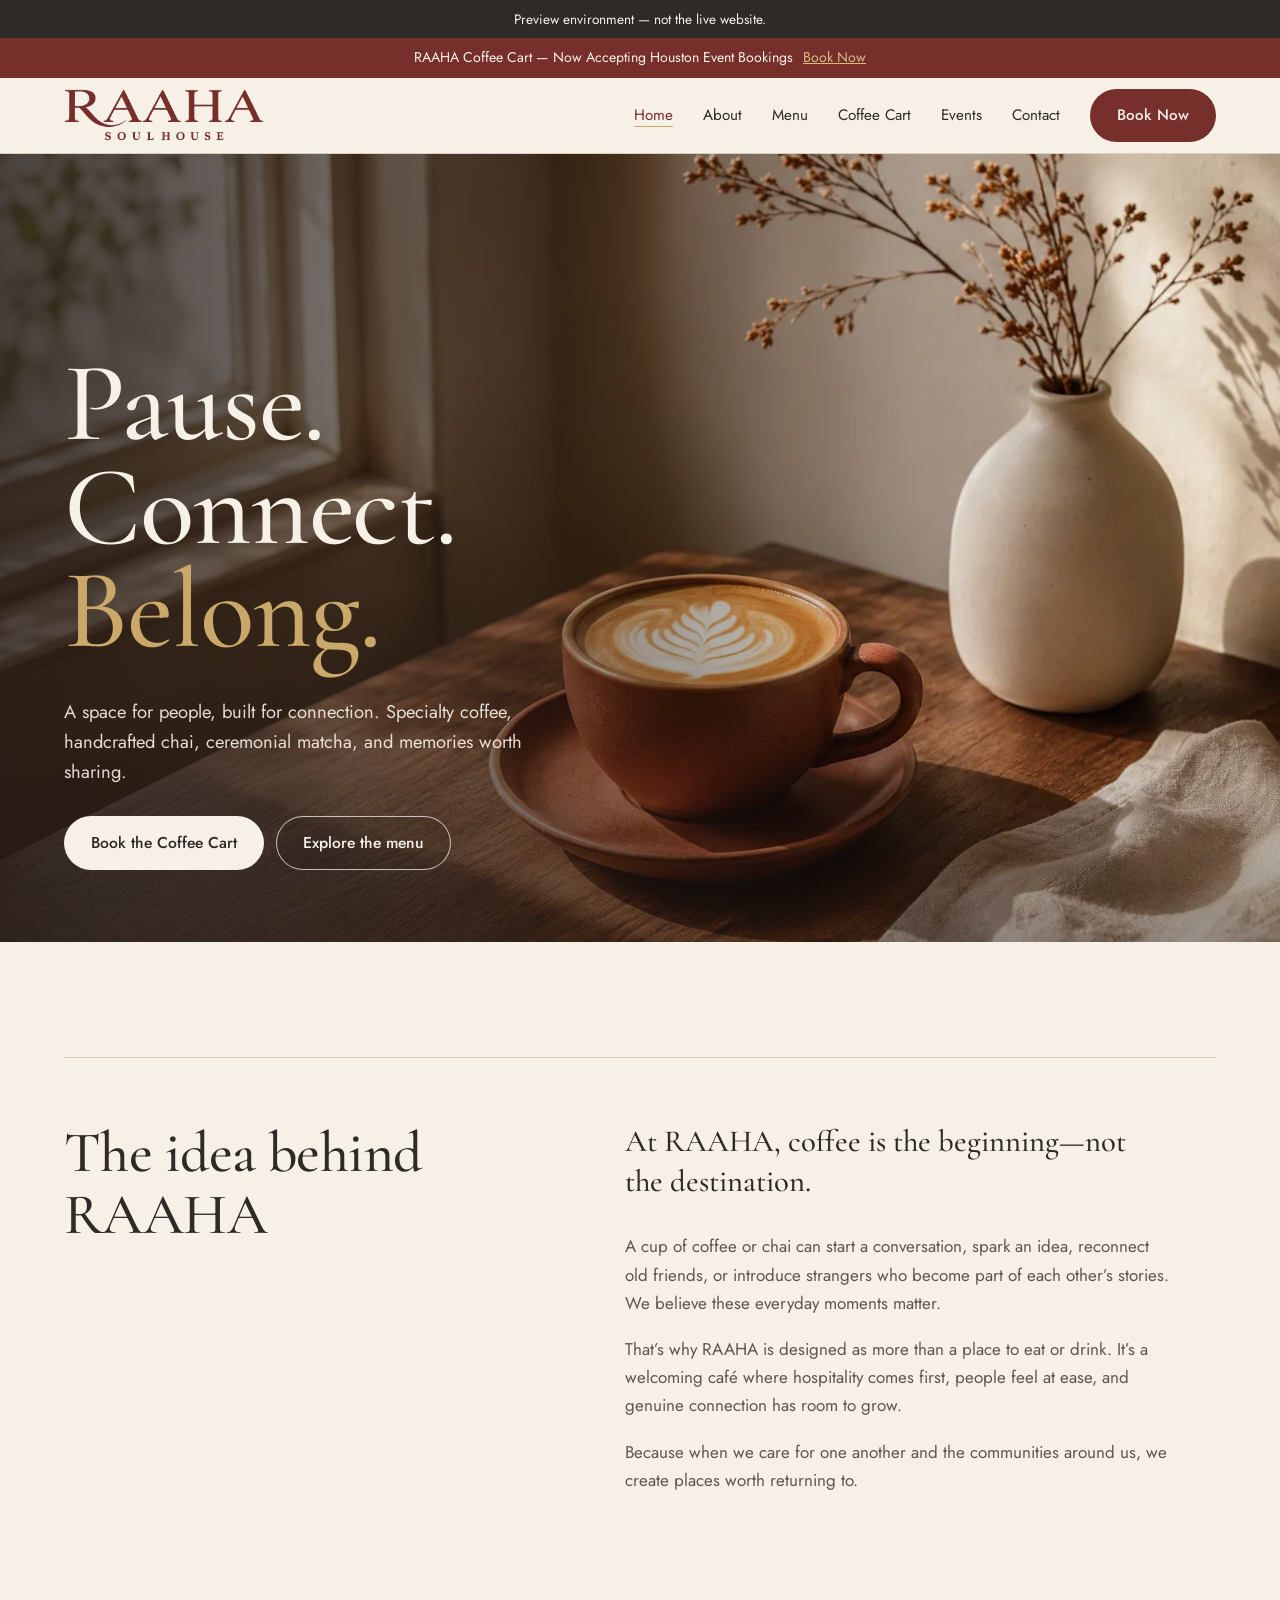
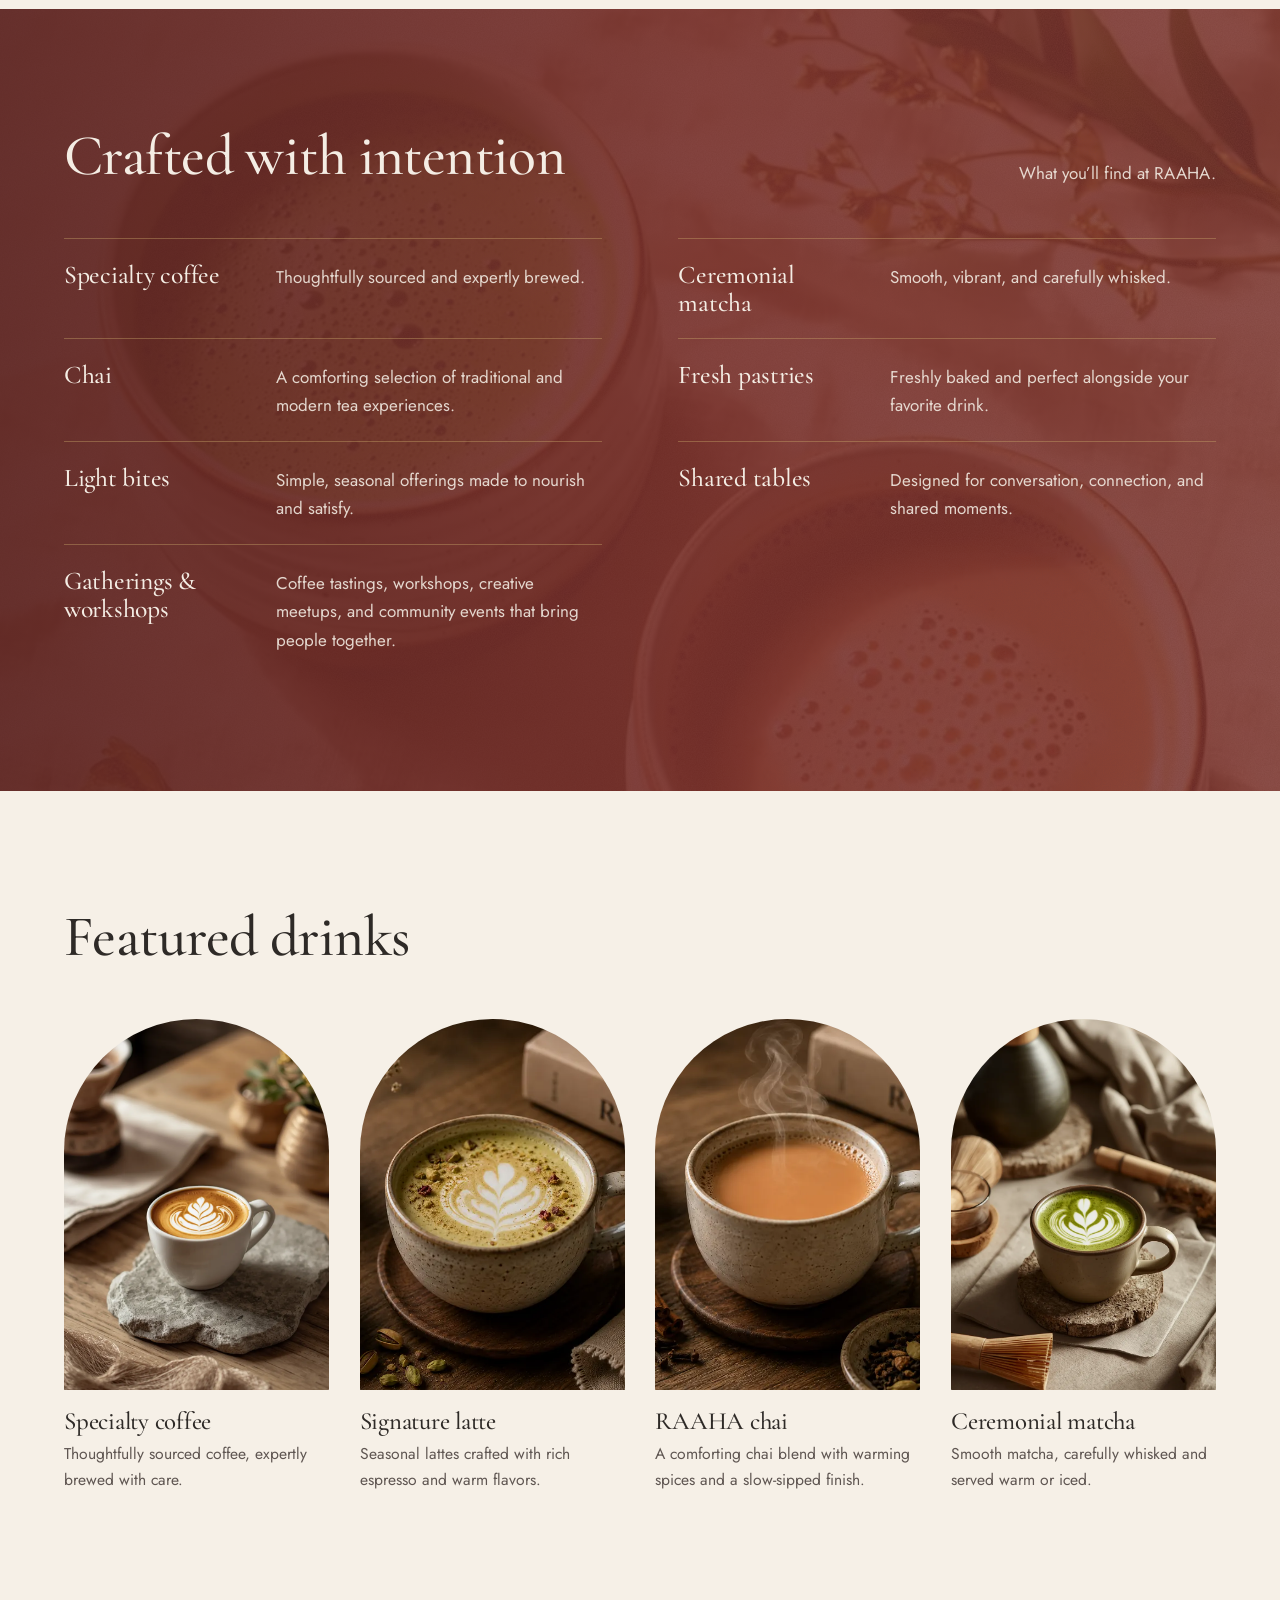
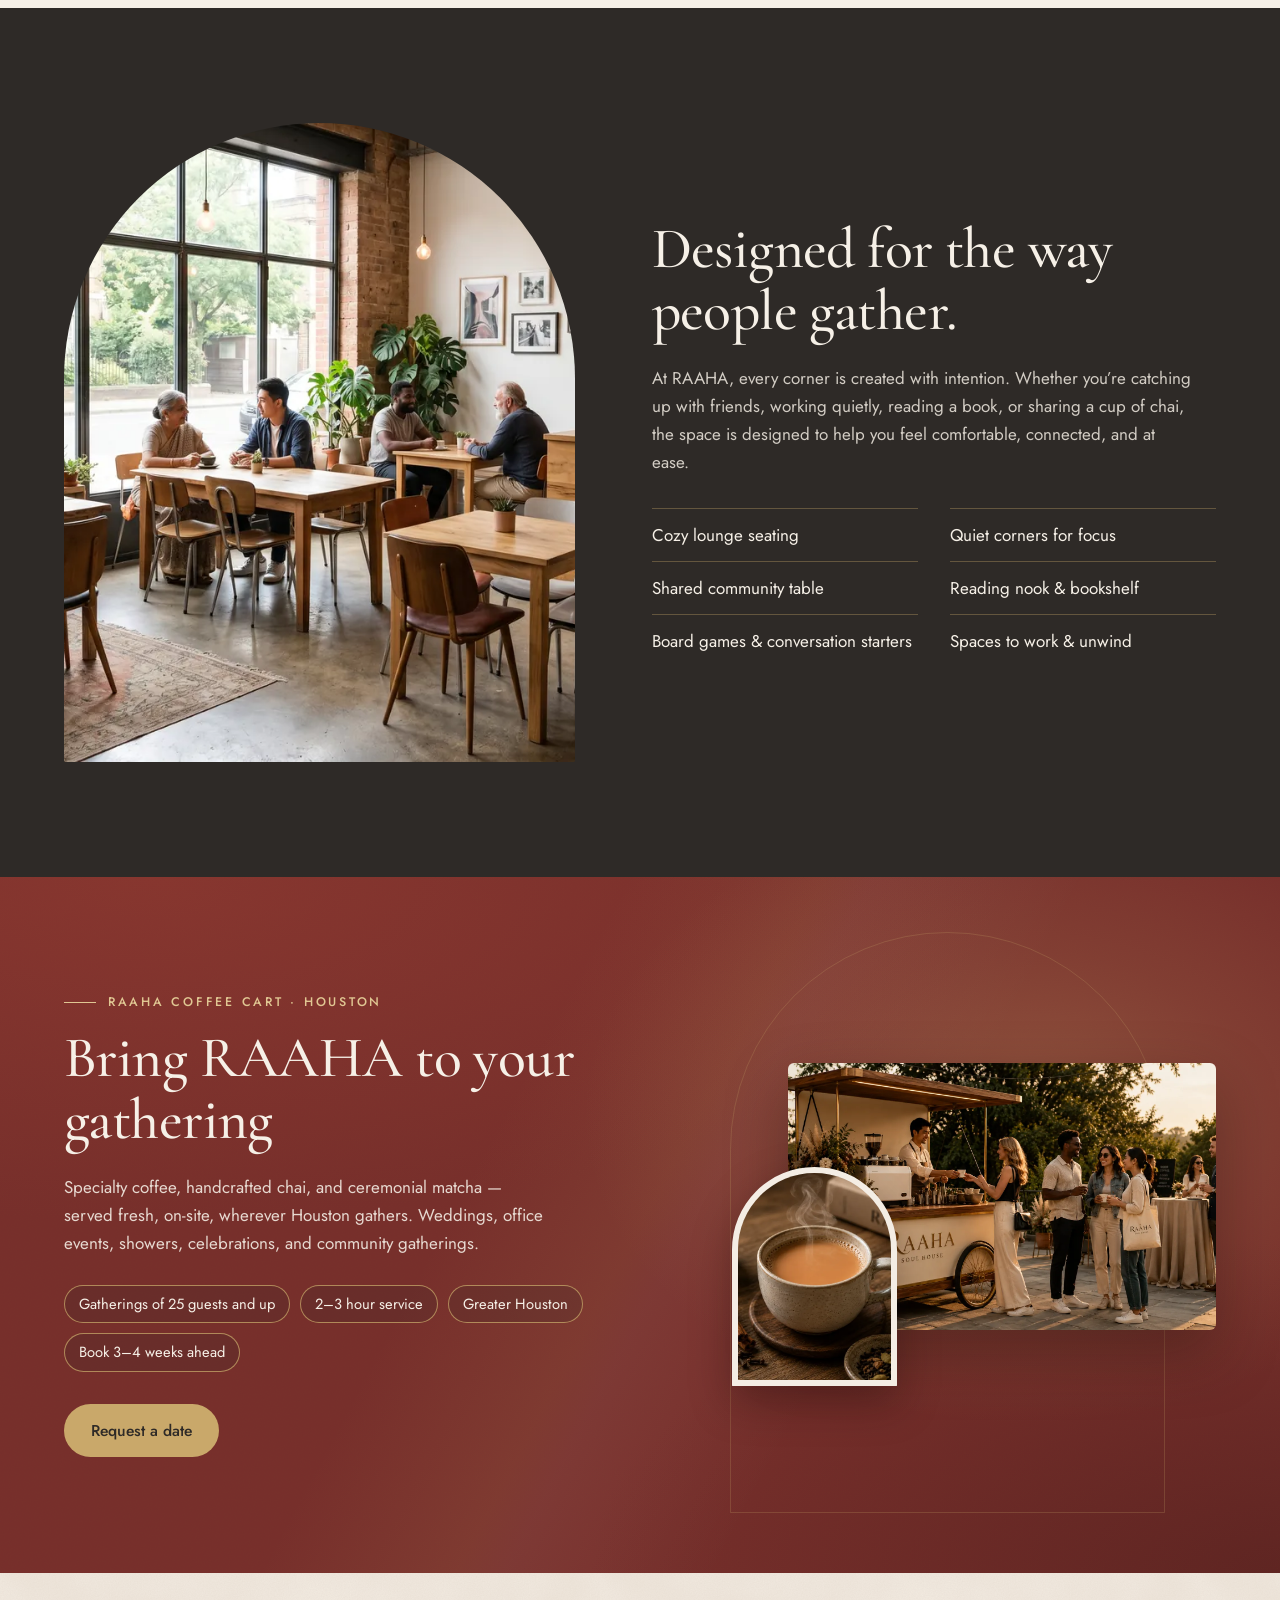
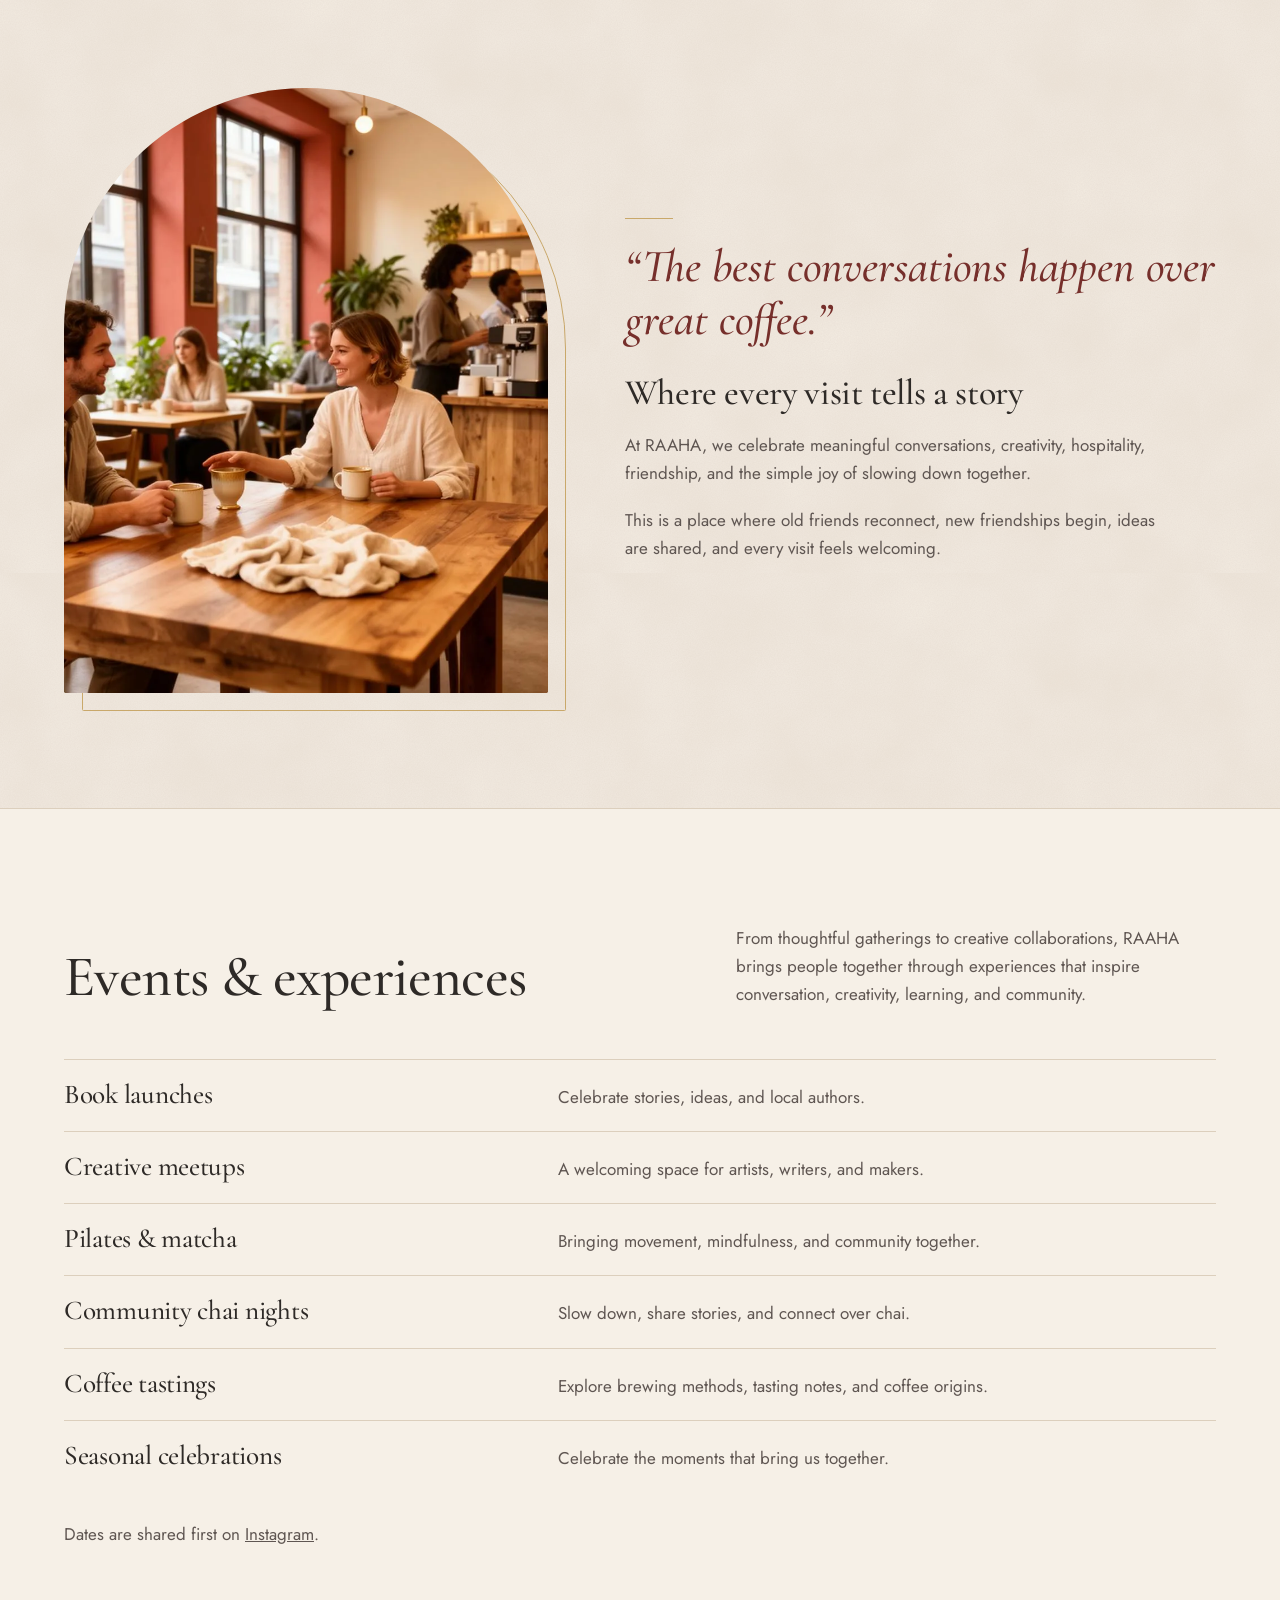
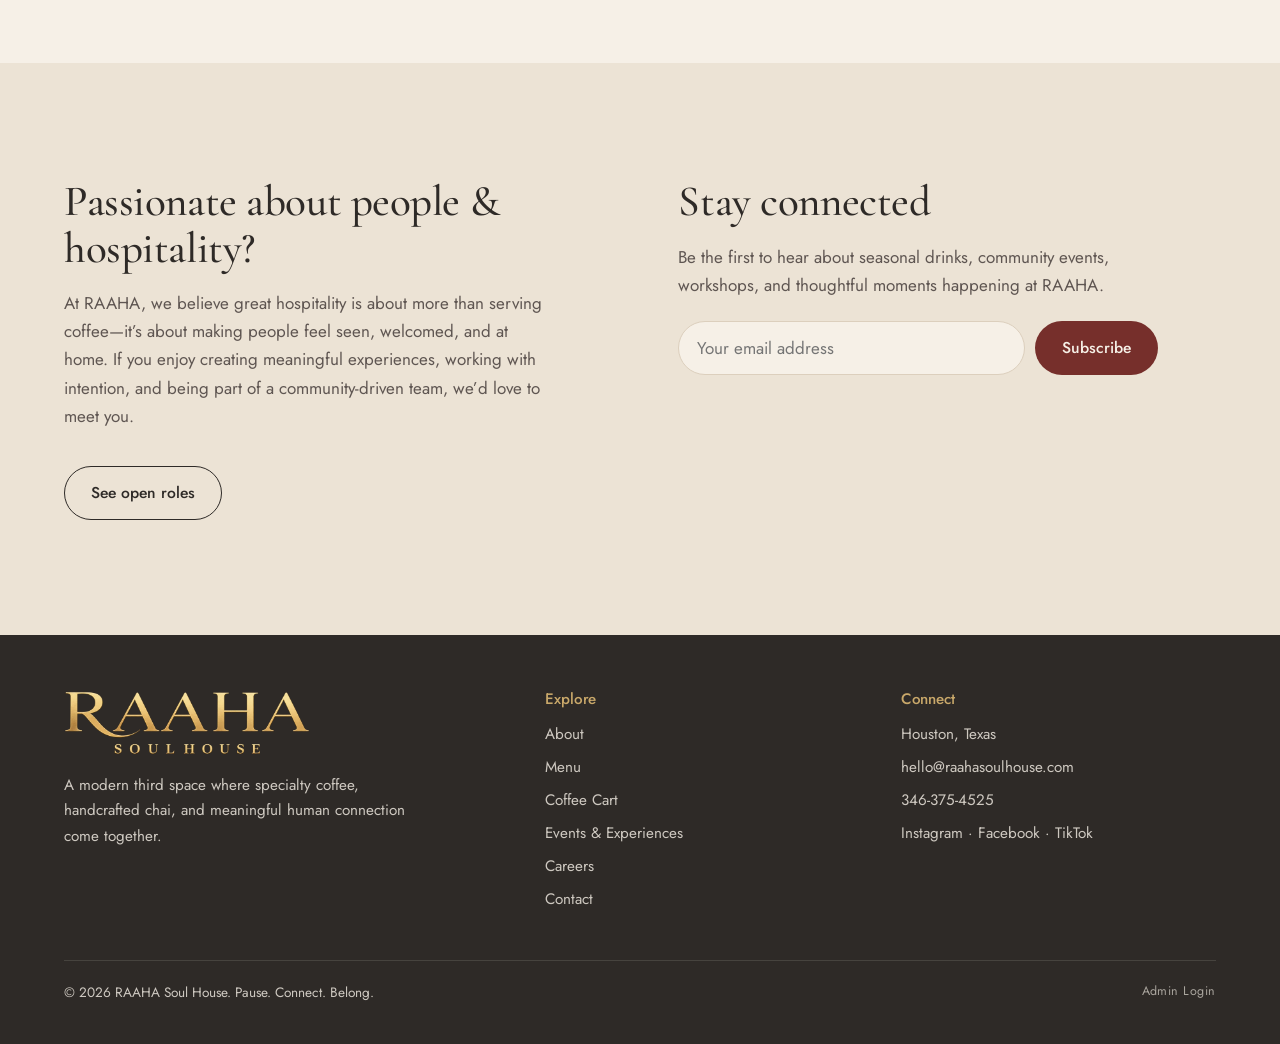
==== commit 2cf84883: "Final updates: About champagne-gold button; Menu Refreshers photo and arch pattern; Coffee Cart arch" ====
--- a/index.html
+++ b/index.html
@@ -26,7 +26,7 @@
       "name": "RAAHA Soul House",
       "url": "https://www.raahasoulhouse.com/",
       "logo": "https://www.raahasoulhouse.com/assets/images/web/apple-touch-icon.png",
-      "email": "raahasoulhouse@gmail.com",
+      "email": "hello@raahasoulhouse.com",
       "telephone": "+1-346-375-4525",
       "areaServed": "Houston, Texas",
       "sameAs": [
@@ -40,7 +40,7 @@
     <link rel="preconnect" href="https://csoxstrjofgxnnlbshoc.supabase.co" crossorigin>
     <style>html.cms-wait [data-cms-img],html.cms-wait [data-cms-menu] img,html.cms-wait [data-cms-list] img,html.cms-wait [data-cms-events] img{opacity:0}</style>
     <script>(function(){var d=document.documentElement;d.classList.add("cms-wait");try{if(window.fetch&&!/[?&]preview=draft/.test(location.search)){var c=["www.raahasoulhouse.com","raahasoulhouse.com"].indexOf(location.hostname)>-1?"live":"published";window.__raahaCms=fetch("https://csoxstrjofgxnnlbshoc.supabase.co/rest/v1/cms_entries?select=id,collection,key,sort,"+c+"&"+c+"=not.is.null&order=sort.asc,id.asc",{headers:{apikey:"sb_publishable_xvqoYVd2WrA55FlFSvpxog_m34tyORn"}}).then(function(r){if(!r.ok)throw new Error("HTTP "+r.status);return r.json()});window.__raahaCms.catch(function(){d.classList.remove("cms-wait")})}}catch(e){}setTimeout(function(){d.classList.remove("cms-wait")},2500)})()</script>
-    <link rel="stylesheet" href="/assets/css/home.css?v=20261031a">
+    <link rel="stylesheet" href="/assets/css/home.css?v=20261031p">
 </head>
 <body>
     <a class="skip-link" href="#main">Skip to content</a>
@@ -271,7 +271,7 @@
                 <h2>Connect</h2>
                 <ul>
                     <li>Houston, Texas</li>
-                    <li><a href="mailto:raahasoulhouse@gmail.com">raahasoulhouse@gmail.com</a></li>
+                    <li><a href="mailto:hello@raahasoulhouse.com">hello@raahasoulhouse.com</a></li>
                     <li><a href="tel:+13463754525">346-375-4525</a></li>
                     <li><a href="https://www.instagram.com/raahasoulhouse" target="_blank" rel="noopener">Instagram</a> · <a href="https://www.facebook.com/share/17XuyJ2QVN/" target="_blank" rel="noopener">Facebook</a> · <a href="https://www.tiktok.com/@raahasoulhouse" target="_blank" rel="noopener">TikTok</a></li>
                 </ul>
--- a/assets/css/home.css
+++ b/assets/css/home.css
@@ -707,15 +707,17 @@
 .photo-head-dark h1 { color: #F4EDE4; }
 .photo-head-dark .eyebrow { color: #E8D3A5; }
 .photo-head-dark p { color: rgba(244,237,228,0.92); }
-/* Contact: café photo stays clearly visible; ivory only as a soft glow directly behind the text (WCAG AA) */
+/* Contact (Oct 31): photo in natural colours, no overlay or wash. Text sits over the light upper wall;
+   heading, paragraph and label in dark espresso (measured contrast 3.9:1+ heading, 6:1+ paragraph) */
 .photo-head-light { background: var(--limewash); }
-.photo-head-light > .head-photo { object-position: 50% 55%; }
-.photo-head-light::after { background: linear-gradient(180deg, rgba(244,237,228,0.16) 0%, rgba(244,237,228,0.08) 100%); }
-.photo-head-light .section-inner > * { position: relative; z-index: 0; }
-.photo-head-light .section-inner > *::before { content: ""; position: absolute; inset: -30px -40px; z-index: -1; pointer-events: none;
-  background: radial-gradient(closest-side, rgba(244,237,228,0.9) 72%, rgba(244,237,228,0.82) 86%, rgba(244,237,228,0) 100%);
-  filter: blur(14px); border-radius: 50%; transform: scale(1.18, 1.32); }
-.photo-head-light p { color: var(--espresso); }
+.photo-head-light > .head-photo { object-position: 50% 0%; }
+.photo-head-light .section-inner { align-items: start; }
+.photo-head-light .eyebrow, .photo-head-light p { color: var(--espresso); }
+@media (min-width: 1600px) { .photo-head-light { padding-top: 150px; } }
+@media (max-width: 860px) {
+  .photo-head-light > .head-photo { height: 215%; bottom: auto; object-position: 46% 0%; }
+}
+@media (min-width: 600px) and (max-width: 860px) { .photo-head-light > .head-photo { object-position: 58% 0%; } }
 @media (max-width: 860px) {
   .photo-head-brick::after { background: linear-gradient(180deg, rgba(94,37,34,0.86) 0%, rgba(118,47,43,0.9) 50%, rgba(94,37,34,0.94) 100%), var(--paper-grain); background-size: auto, 240px; }
   .photo-head-dark::after { background: linear-gradient(180deg, rgba(34,24,19,0.72) 0%, rgba(34,24,19,0.76) 50%, rgba(34,24,19,0.84) 100%); }
@@ -748,3 +750,9 @@
 [data-cms-img], [data-cms-menu] img, [data-cms-list] img, [data-cms-events] img { transition: opacity .3s ease; }
 img.cms-swap { opacity: 0 !important; }
 @media (prefers-reduced-motion: reduce) { [data-cms-img], [data-cms-menu] img, [data-cms-list] img, [data-cms-events] img { transition: none; } }
+
+/* Champagne-gold CTA button (approved Oct 31): richer, more present gold; dark text; no shine or animation */
+.btn-gold.btn-champagne { background: #D6B26A; color: var(--espresso); border-color: #E6CB92; box-shadow: 0 10px 24px -14px rgba(20,8,6,0.7); transition: none; }
+.btn-gold.btn-champagne:hover, .btn-gold.btn-champagne:focus-visible { background: #DFBF7E; border-color: #EDD6A4; }
+/* Coffee Cart · Where We Travel: booking button under the service-area note */
+.cart-band .area-book { margin-top: 30px; }
